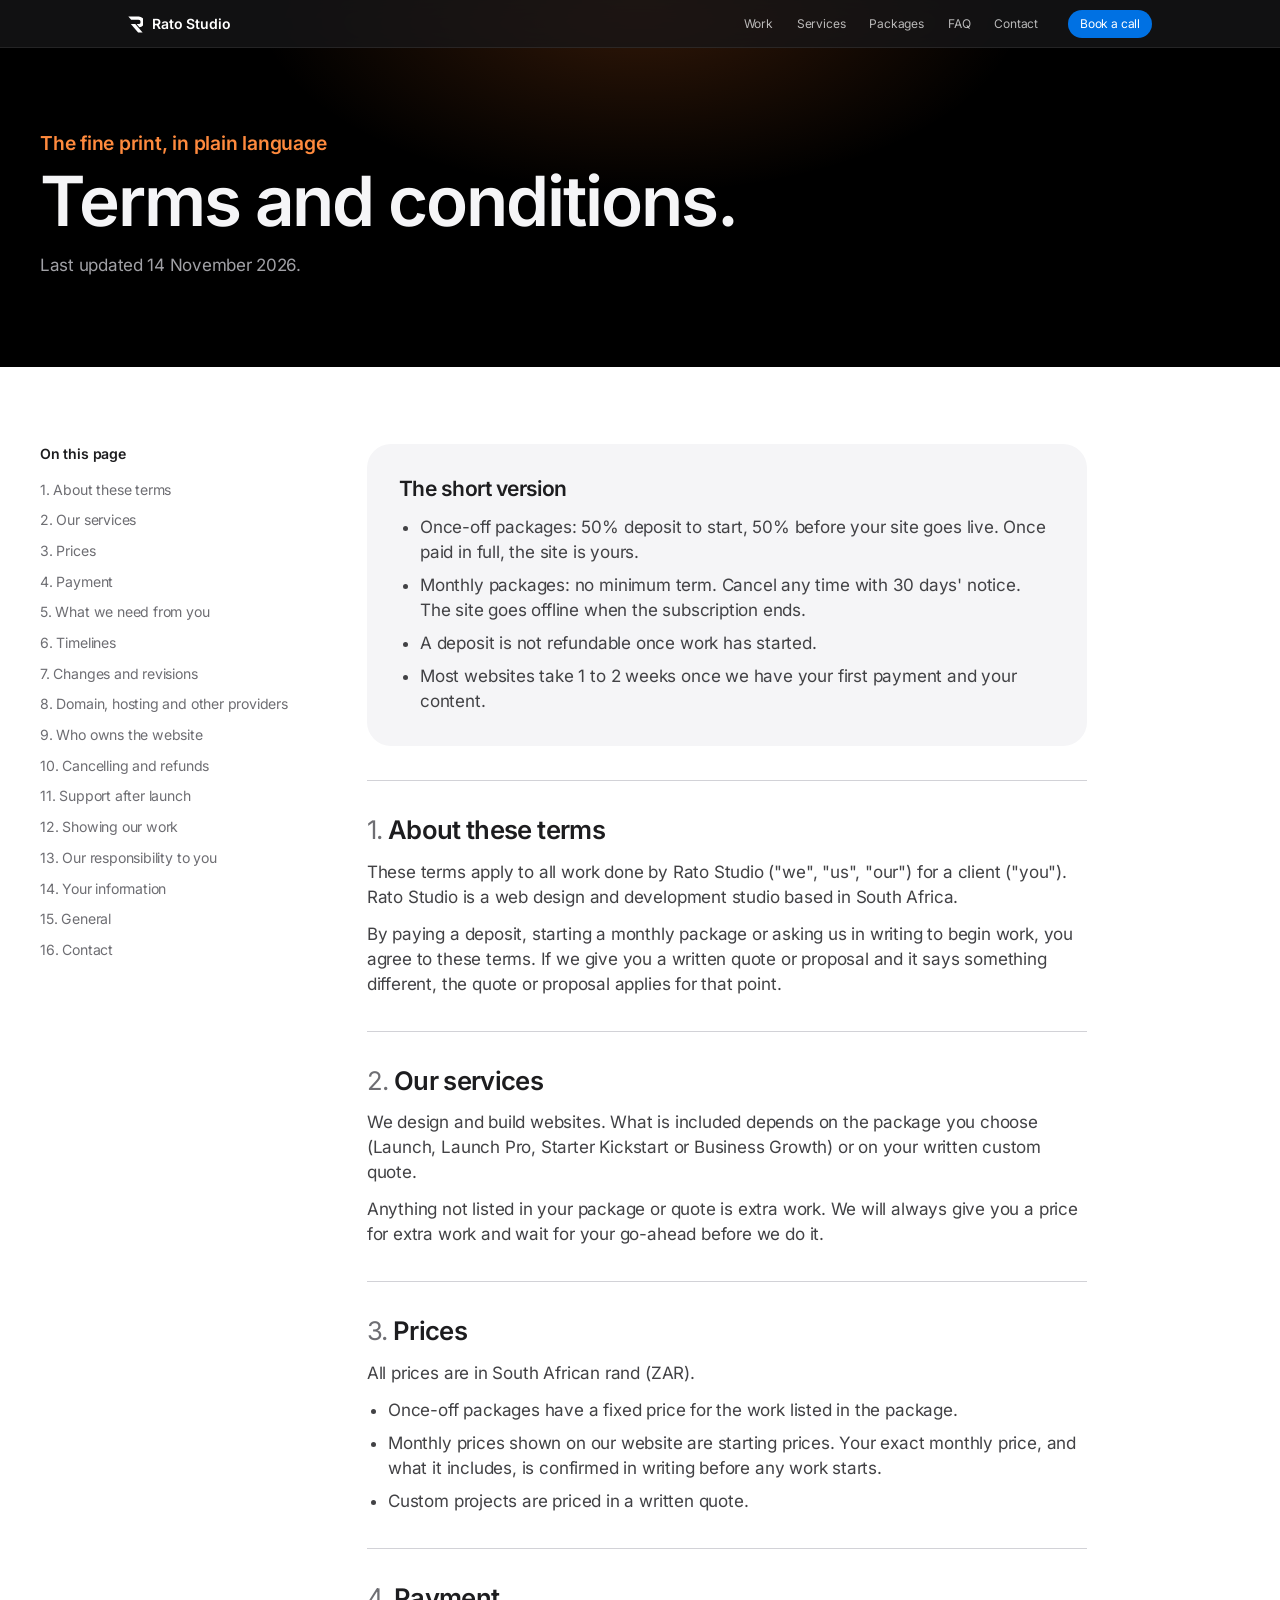
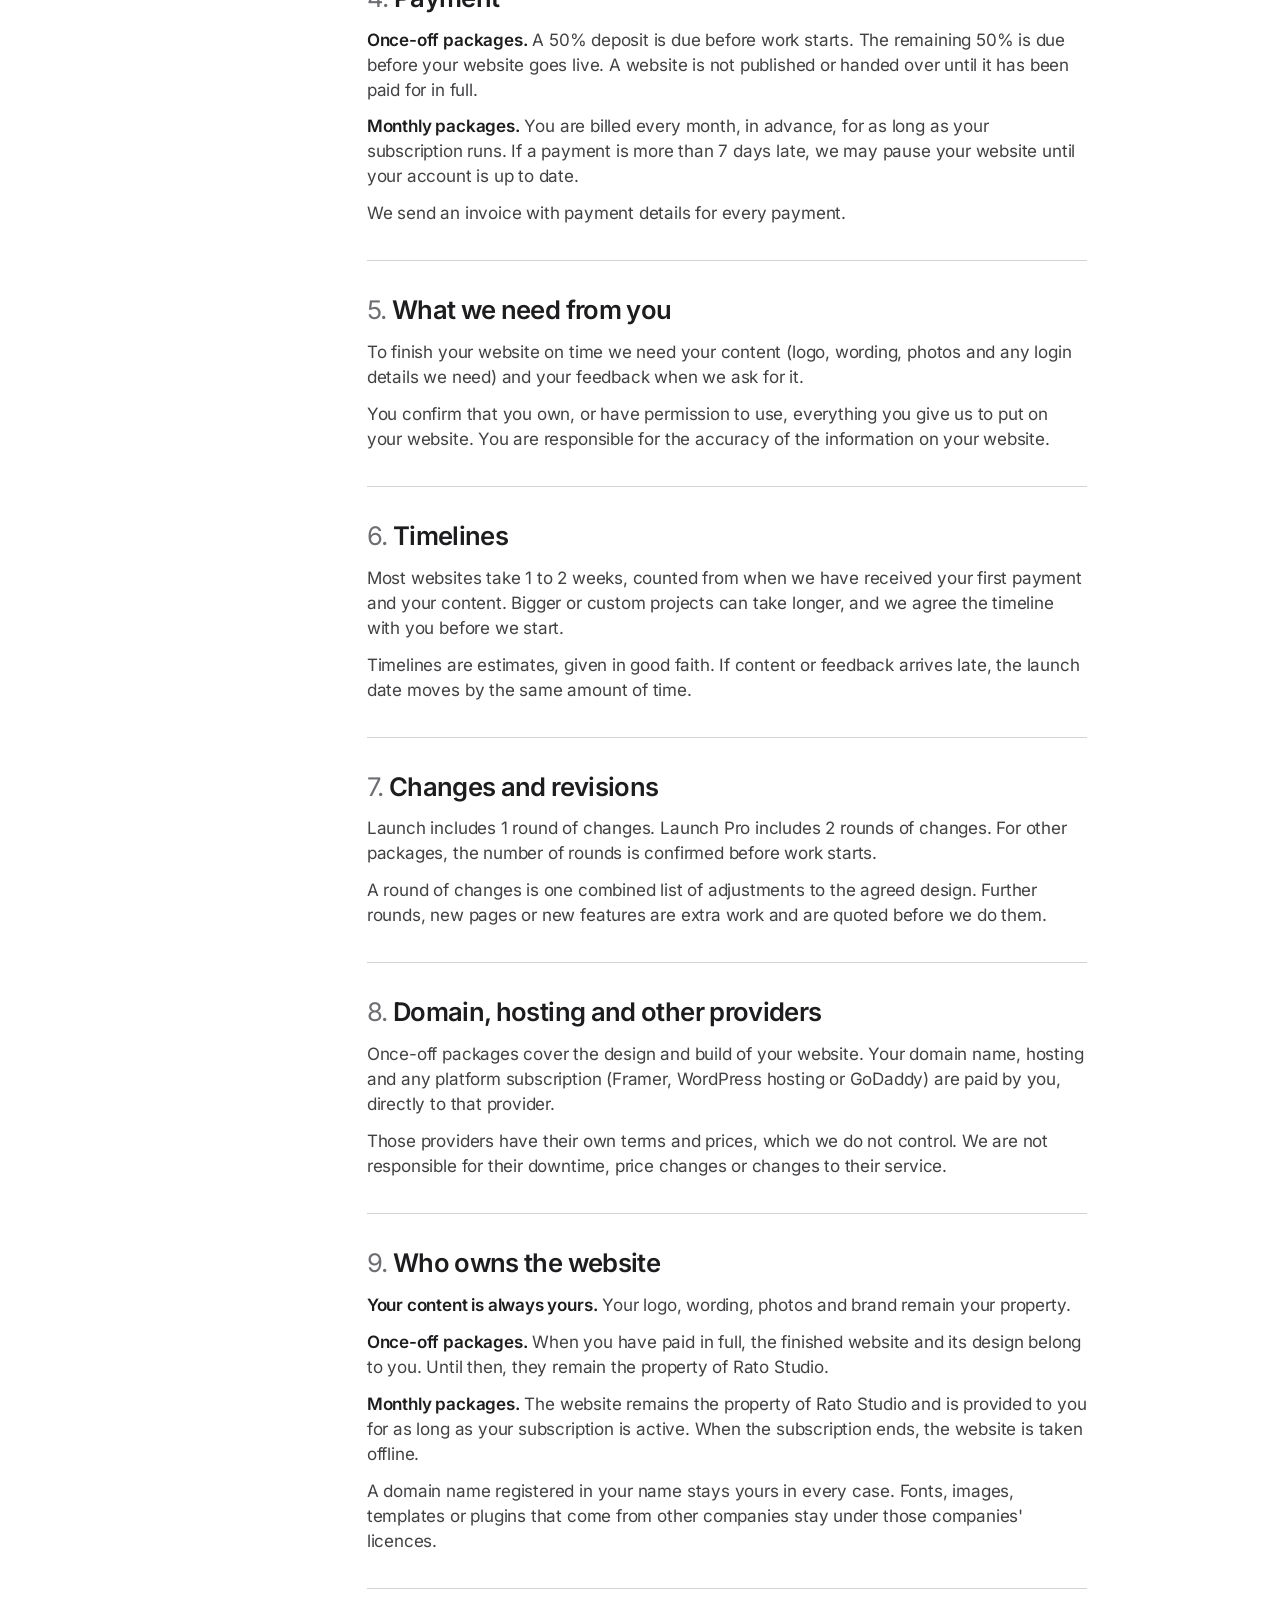
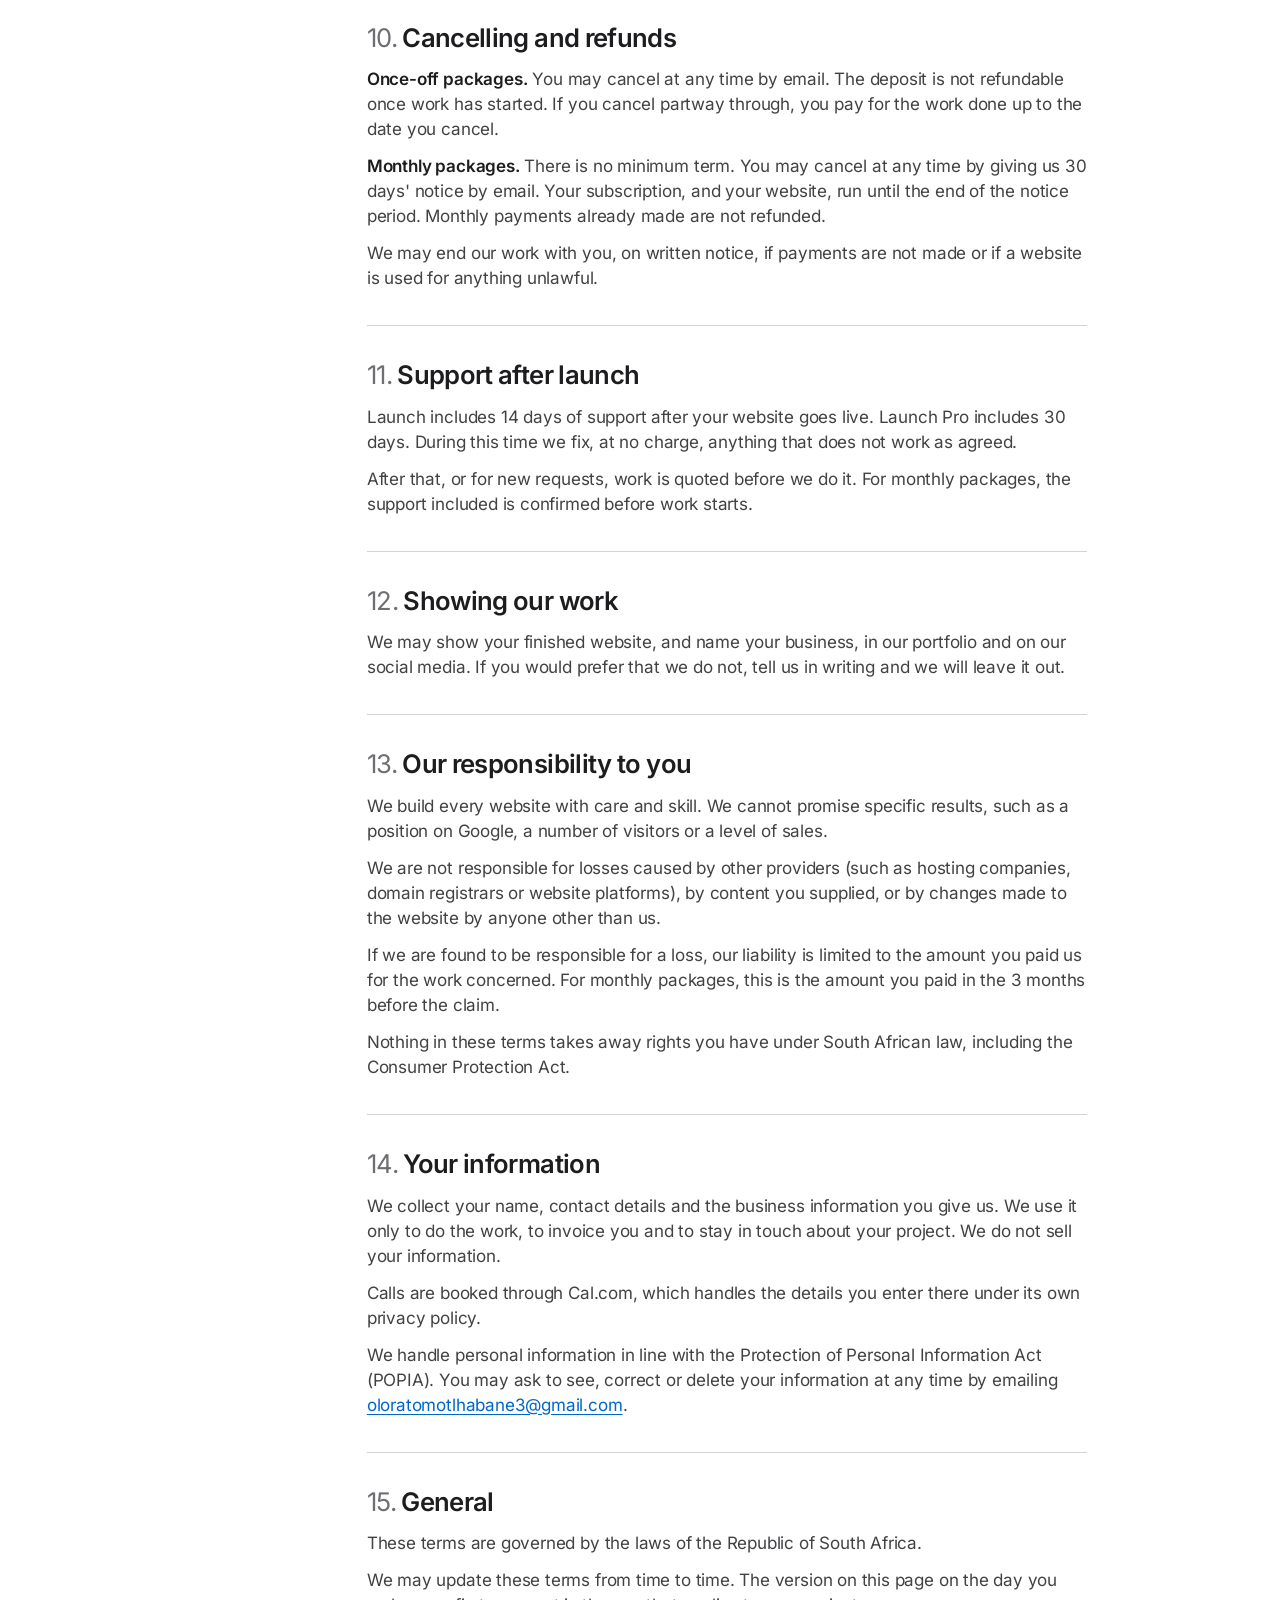
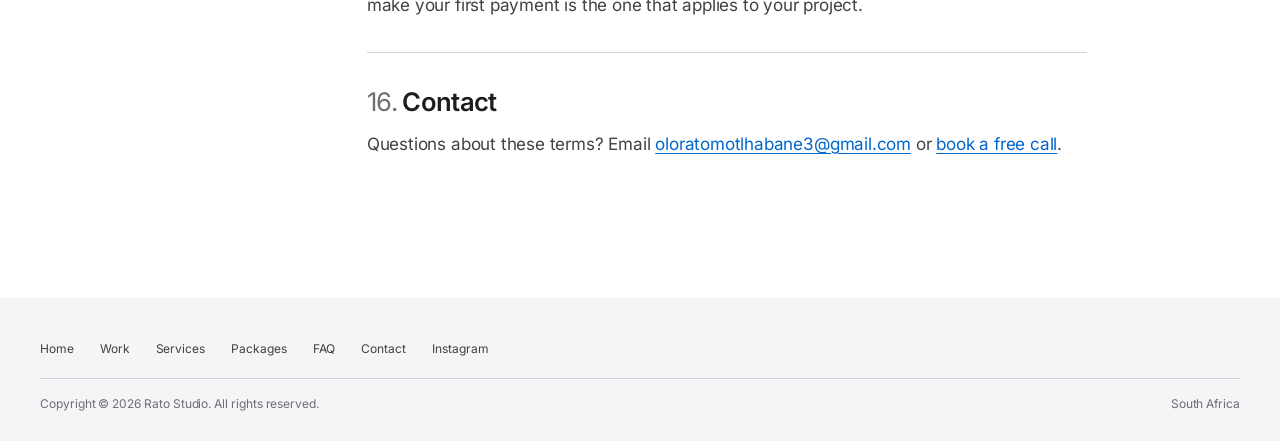
==== terms/index.html @ 2f3dd41d "Add files via upload" ====
<!DOCTYPE html>
<html lang="en-ZA">
<head>
  <meta charset="utf-8">
  <meta name="viewport" content="width=device-width, initial-scale=1">
  <title>Terms and conditions | Rato Studio</title>
  <meta name="description" content="The terms and conditions for Rato Studio website packages: payment, timelines, ownership, cancelling and refunds, in plain language.">
  <meta name="theme-color" content="#000000">
  <link rel="canonical" href="https://www.ratostudio.co.za/terms/">

  <meta property="og:type" content="website">
  <meta property="og:url" content="https://www.ratostudio.co.za/terms/">
  <meta property="og:title" content="Terms and conditions | Rato Studio">
  <meta property="og:description" content="Payment, timelines, ownership, cancelling and refunds, in plain language.">
  <meta property="og:image" content="https://www.ratostudio.co.za/assets/img/og.jpg">
  <meta name="twitter:card" content="summary_large_image">

  <link rel="icon" href="../favicon.svg" type="image/svg+xml">
  <link rel="preload" href="../assets/fonts/inter-latin-wght-normal.woff2" as="font" type="font/woff2" crossorigin>
  <link rel="stylesheet" href="../assets/css/style.css?v=11">
  <script>(function(d){d.classList.add('js');setTimeout(function(){if(!window.__rato)d.classList.remove('js')},4000)})(document.documentElement);</script>
</head>
<body>

<svg width="0" height="0" style="position:absolute" aria-hidden="true" focusable="false">
  <defs>
    <linearGradient id="gold" x1="0" y1="0" x2="1" y2="1">
      <stop offset="0" stop-color="#ffe2a6"/>
      <stop offset=".55" stop-color="#ffb347"/>
      <stop offset="1" stop-color="#ff7a1f"/>
    </linearGradient>
    <symbol id="r-mark" viewBox="0 0 460 515">
      <path d="M10 10H330A168 168 0 0 1 350 344.8L263.6 245H320A67 67 0 0 0 320 111H97.3Z"/>
      <path d="M87 245H225L448 503H310Z"/>
    </symbol>
    <symbol id="chev" viewBox="0 0 8 14"><path d="M1.5 1.5L6.5 7l-5 5.5" fill="none" stroke="currentColor" stroke-width="1.6" stroke-linecap="round" stroke-linejoin="round"/></symbol>
    <symbol id="ext" viewBox="0 0 12 12"><path d="M3 9l6-6M4 3h5v5" fill="none" stroke="currentColor" stroke-width="1.5" stroke-linecap="round" stroke-linejoin="round"/></symbol>
    <symbol id="tick" viewBox="0 0 16 16"><path d="M3 8.5l3.2 3.2L13 4.8" fill="none" stroke="currentColor" stroke-width="1.7" stroke-linecap="round" stroke-linejoin="round"/></symbol>
  </defs>
</svg>

<a class="skip" href="#main">Skip to content</a>

<header class="nav" id="nav">
  <div class="nav-in">
    <a class="nav-brand" href="../" aria-label="Rato Studio, home">
      <svg aria-hidden="true"><use href="#r-mark"/></svg>
      <span>Rato Studio</span>
    </a>
    <nav class="nav-links" id="nav-links" aria-label="Main">
      <a href="../#work">Work</a>
      <a href="../#services">Services</a>
      <a href="../#packages">Packages</a>
      <a href="../#faq">FAQ</a>
      <a href="../#contact">Contact</a>
    </nav>
    <a class="pill pill-sm nav-cta" href="https://cal.com/rato-studio-b8i6sl" target="_blank" rel="noopener">Book a call</a>
    <button class="nav-toggle" type="button" aria-expanded="false" aria-controls="nav-links" aria-label="Open menu"><span></span><span></span></button>
  </div>
</header>

<main id="main">

  <section class="legal-hero dark" id="top">
    <div class="wrap">
      <p class="eyebrow">The fine print, in plain language</p>
      <h1 class="display">Terms and conditions.</h1>
      <!-- Change this date whenever you edit the terms -->
      <p class="intro">Last updated 14 November 2026.</p>
    </div>
  </section>

  <section class="section white legal-section">
    <div class="wrap legal-grid">
      <nav class="legal-toc" aria-label="On this page">
        <p>On this page</p>
        <ol>
          <li><a href="#t1">About these terms</a></li>
          <li><a href="#t2">Our services</a></li>
          <li><a href="#t3">Prices</a></li>
          <li><a href="#t4">Payment</a></li>
          <li><a href="#t5">What we need from you</a></li>
          <li><a href="#t6">Timelines</a></li>
          <li><a href="#t7">Changes and revisions</a></li>
          <li><a href="#t8">Domain, hosting and other providers</a></li>
          <li><a href="#t9">Who owns the website</a></li>
          <li><a href="#t10">Cancelling and refunds</a></li>
          <li><a href="#t11">Support after launch</a></li>
          <li><a href="#t12">Showing our work</a></li>
          <li><a href="#t13">Our responsibility to you</a></li>
          <li><a href="#t14">Your information</a></li>
          <li><a href="#t15">General</a></li>
          <li><a href="#t16">Contact</a></li>
        </ol>
      </nav>
      <div class="legal">
        <div class="legal-summary">
          <h2>The short version</h2>
          <ul>
            <li>Once-off packages: 50% deposit to start, 50% before your site goes live. Once paid in full, the site is yours.</li>
            <li>Monthly packages: no minimum term. Cancel any time with 30 days' notice. The site goes offline when the subscription ends.</li>
            <li>A deposit is not refundable once work has started.</li>
            <li>Most websites take 1 to 2 weeks once we have your first payment and your content.</li>
          </ul>
        </div>
      <section id="t1">
        <h2><span>1.</span> About these terms</h2>
        <p>These terms apply to all work done by Rato Studio ("we", "us", "our") for a client ("you"). Rato Studio is a web design and development studio based in South Africa.</p>
        <p>By paying a deposit, starting a monthly package or asking us in writing to begin work, you agree to these terms. If we give you a written quote or proposal and it says something different, the quote or proposal applies for that point.</p>
      </section>
      <section id="t2">
        <h2><span>2.</span> Our services</h2>
        <p>We design and build websites. What is included depends on the package you choose (Launch, Launch Pro, Starter Kickstart or Business Growth) or on your written custom quote.</p>
        <p>Anything not listed in your package or quote is extra work. We will always give you a price for extra work and wait for your go-ahead before we do it.</p>
      </section>
      <section id="t3">
        <h2><span>3.</span> Prices</h2>
        <p>All prices are in South African rand (ZAR).</p>
        <ul>
        <li>Once-off packages have a fixed price for the work listed in the package.</li>
        <li>Monthly prices shown on our website are starting prices. Your exact monthly price, and what it includes, is confirmed in writing before any work starts.</li>
        <li>Custom projects are priced in a written quote.</li>
        </ul>
      </section>
      <section id="t4">
        <h2><span>4.</span> Payment</h2>
        <p><strong>Once-off packages.</strong> A 50% deposit is due before work starts. The remaining 50% is due before your website goes live. A website is not published or handed over until it has been paid for in full.</p>
        <p><strong>Monthly packages.</strong> You are billed every month, in advance, for as long as your subscription runs. If a payment is more than 7 days late, we may pause your website until your account is up to date.</p>
        <p>We send an invoice with payment details for every payment.</p>
      </section>
      <section id="t5">
        <h2><span>5.</span> What we need from you</h2>
        <p>To finish your website on time we need your content (logo, wording, photos and any login details we need) and your feedback when we ask for it.</p>
        <p>You confirm that you own, or have permission to use, everything you give us to put on your website. You are responsible for the accuracy of the information on your website.</p>
      </section>
      <section id="t6">
        <h2><span>6.</span> Timelines</h2>
        <p>Most websites take 1 to 2 weeks, counted from when we have received your first payment and your content. Bigger or custom projects can take longer, and we agree the timeline with you before we start.</p>
        <p>Timelines are estimates, given in good faith. If content or feedback arrives late, the launch date moves by the same amount of time.</p>
      </section>
      <section id="t7">
        <h2><span>7.</span> Changes and revisions</h2>
        <p>Launch includes 1 round of changes. Launch Pro includes 2 rounds of changes. For other packages, the number of rounds is confirmed before work starts.</p>
        <p>A round of changes is one combined list of adjustments to the agreed design. Further rounds, new pages or new features are extra work and are quoted before we do them.</p>
      </section>
      <section id="t8">
        <h2><span>8.</span> Domain, hosting and other providers</h2>
        <p>Once-off packages cover the design and build of your website. Your domain name, hosting and any platform subscription (Framer, WordPress hosting or GoDaddy) are paid by you, directly to that provider.</p>
        <p>Those providers have their own terms and prices, which we do not control. We are not responsible for their downtime, price changes or changes to their service.</p>
      </section>
      <section id="t9">
        <h2><span>9.</span> Who owns the website</h2>
        <p><strong>Your content is always yours.</strong> Your logo, wording, photos and brand remain your property.</p>
        <p><strong>Once-off packages.</strong> When you have paid in full, the finished website and its design belong to you. Until then, they remain the property of Rato Studio.</p>
        <p><strong>Monthly packages.</strong> The website remains the property of Rato Studio and is provided to you for as long as your subscription is active. When the subscription ends, the website is taken offline.</p>
        <p>A domain name registered in your name stays yours in every case. Fonts, images, templates or plugins that come from other companies stay under those companies' licences.</p>
      </section>
      <section id="t10">
        <h2><span>10.</span> Cancelling and refunds</h2>
        <p><strong>Once-off packages.</strong> You may cancel at any time by email. The deposit is not refundable once work has started. If you cancel partway through, you pay for the work done up to the date you cancel.</p>
        <p><strong>Monthly packages.</strong> There is no minimum term. You may cancel at any time by giving us 30 days' notice by email. Your subscription, and your website, run until the end of the notice period. Monthly payments already made are not refunded.</p>
        <p>We may end our work with you, on written notice, if payments are not made or if a website is used for anything unlawful.</p>
      </section>
      <section id="t11">
        <h2><span>11.</span> Support after launch</h2>
        <p>Launch includes 14 days of support after your website goes live. Launch Pro includes 30 days. During this time we fix, at no charge, anything that does not work as agreed.</p>
        <p>After that, or for new requests, work is quoted before we do it. For monthly packages, the support included is confirmed before work starts.</p>
      </section>
      <section id="t12">
        <h2><span>12.</span> Showing our work</h2>
        <p>We may show your finished website, and name your business, in our portfolio and on our social media. If you would prefer that we do not, tell us in writing and we will leave it out.</p>
      </section>
      <section id="t13">
        <h2><span>13.</span> Our responsibility to you</h2>
        <p>We build every website with care and skill. We cannot promise specific results, such as a position on Google, a number of visitors or a level of sales.</p>
        <p>We are not responsible for losses caused by other providers (such as hosting companies, domain registrars or website platforms), by content you supplied, or by changes made to the website by anyone other than us.</p>
        <p>If we are found to be responsible for a loss, our liability is limited to the amount you paid us for the work concerned. For monthly packages, this is the amount you paid in the 3 months before the claim.</p>
        <p>Nothing in these terms takes away rights you have under South African law, including the Consumer Protection Act.</p>
      </section>
      <section id="t14">
        <h2><span>14.</span> Your information</h2>
        <p>We collect your name, contact details and the business information you give us. We use it only to do the work, to invoice you and to stay in touch about your project. We do not sell your information.</p>
        <p>Calls are booked through Cal.com, which handles the details you enter there under its own privacy policy.</p>
        <p>We handle personal information in line with the Protection of Personal Information Act (POPIA). You may ask to see, correct or delete your information at any time by emailing <a href="mailto:oloratomotlhabane3@gmail.com">oloratomotlhabane3@gmail.com</a>.</p>
      </section>
      <section id="t15">
        <h2><span>15.</span> General</h2>
        <p>These terms are governed by the laws of the Republic of South Africa.</p>
        <p>We may update these terms from time to time. The version on this page on the day you make your first payment is the one that applies to your project.</p>
      </section>
      <section id="t16">
        <h2><span>16.</span> Contact</h2>
        <p>Questions about these terms? Email <a href="mailto:oloratomotlhabane3@gmail.com">oloratomotlhabane3@gmail.com</a> or <a href="https://cal.com/rato-studio-b8i6sl" target="_blank" rel="noopener">book a free call</a>.</p>
      </section>
      </div>
    </div>
  </section>

</main>

<footer class="footer">
  <div class="wrap">
    <nav class="footer-links" aria-label="Footer">
      <a href="../">Home</a>
      <a href="../#work">Work</a>
      <a href="../#services">Services</a>
      <a href="../#packages">Packages</a>
      <a href="../#faq">FAQ</a>
      <a href="../#contact">Contact</a>
      <a href="https://www.instagram.com/rato.studio" target="_blank" rel="noopener">Instagram</a>
    </nav>
    <div class="footer-base">
      <p>Copyright &copy; <span id="year">2026</span> Rato Studio. All rights reserved.</p>
      <p>South Africa</p>
    </div>
  </div>
</footer>

<script defer src="../assets/js/main.js?v=11" onerror="document.documentElement.classList.remove('js')"></script>
</body>
</html>
---- assets/css/style.css ----
/* Rato Studio — clean, product-page style */

@font-face { font-family: "Inter"; src: url("../fonts/inter-latin-wght-normal.woff2") format("woff2"); font-weight: 100 900; font-style: normal; font-display: swap; }

:root {
  --ink: #1d1d1f;
  --paper: #f5f5f7;
  --grey: #6e6e73;
  --grey-dark: #a1a1a6;
  --line: #d2d2d7;
  --line-dark: #333336;
  --tile: #161617;
  --blue: #0071e3;
  --blue-hover: #0077ed;
  --link: #0066cc;
  --link-dark: #2997ff;
  --orange: #b64400;
  --orange-dark: #ff8a3d;
  --sans: -apple-system, BlinkMacSystemFont, "SF Pro Display", "SF Pro Text", "Inter", "Helvetica Neue", Helvetica, Arial, sans-serif;
  --ease: cubic-bezier(.2, .8, .2, 1);
  --nav-h: 48px;
  --wrap: 1200px;
  --gutter: clamp(20px, 4vw, 40px);
}

*, *::before, *::after { box-sizing: border-box; }
html { scroll-behavior: smooth; -webkit-text-size-adjust: 100%; }
body { margin: 0; background: #000; color: var(--ink); font-family: var(--sans); font-size: 17px; line-height: 1.47; letter-spacing: -.011em; -webkit-font-smoothing: antialiased; -moz-osx-font-smoothing: grayscale; overflow-x: hidden; }
img, svg { display: block; max-width: 100%; }
img { height: auto; }
h1, h2, h3, p, ul, ol { margin: 0; }
ul, ol { padding: 0; list-style: none; }
a { color: inherit; }
button { font: inherit; }
[id] { scroll-margin-top: calc(var(--nav-h) + 12px); }
:focus-visible { outline: 3px solid rgba(0, 125, 250, .75); outline-offset: 3px; border-radius: 4px; }
::selection { background: rgba(0, 113, 227, .28); }

.skip { position: absolute; left: 12px; top: -60px; z-index: 100; background: #fff; color: var(--ink); padding: 8px 14px; border-radius: 8px; text-decoration: none; font-size: 14px; }
.skip:focus { top: 8px; }

.wrap { width: min(100% - 2 * var(--gutter), var(--wrap)); margin-inline: auto; }
.center { text-align: center; }

/* ---------- themes ---------- */
.dark { background: #000; color: var(--paper); --sub: var(--grey-dark); --a: var(--link-dark); --eyebrow: var(--orange-dark); --hair: var(--line-dark); }
.light { background: var(--paper); color: var(--ink); --sub: var(--grey); --a: var(--link); --eyebrow: var(--orange); --hair: var(--line); }
.white { background: #fff; color: var(--ink); --sub: var(--grey); --a: var(--link); --eyebrow: var(--orange); --hair: var(--line); }

/* ---------- type ---------- */
h1, h2, h3 { font-weight: 600; text-wrap: balance; }
.display { font-size: clamp(2.25rem, 5.4vw, 4.5rem); line-height: 1.06; letter-spacing: -.03em; }
.display.huge { font-size: clamp(3rem, 9.4vw, 7.5rem); line-height: 1.02; letter-spacing: -.04em; }
.dim { color: var(--sub); }
.eyebrow { font-size: clamp(1.06rem, 1.5vw, 1.31rem); font-weight: 600; color: var(--eyebrow); letter-spacing: -.012em; margin-bottom: 8px; }
.intro { font-size: clamp(1.125rem, 1.9vw, 1.5rem); line-height: 1.36; letter-spacing: -.016em; color: var(--sub); max-width: 34em; text-wrap: pretty; }
.center .intro { margin-inline: auto; }
.grad { background: linear-gradient(90deg, #ffd58a 0%, #ff9a3c 45%, #ff5a1f 100%); -webkit-background-clip: text; background-clip: text; color: transparent; }

/* ---------- actions ---------- */
.actions { display: flex; flex-wrap: wrap; align-items: center; gap: 12px 28px; margin-top: 28px; }
.center .actions { justify-content: center; }
.pill { display: inline-flex; align-items: center; justify-content: center; min-height: 44px; padding: 0 22px; border-radius: 980px; background: var(--blue); color: #fff; font-size: 17px; font-weight: 400; text-decoration: none; white-space: nowrap; transition: background-color .2s, transform .25s var(--ease), box-shadow .25s ease; }
.pill:active { transform: scale(.94); filter: brightness(.86); transition-duration: .08s; }
.more:active { opacity: .55; }
a, button { -webkit-tap-highlight-color: transparent; }
@media (hover: hover) {
  .pill:hover { background: var(--blue-hover); transform: translateY(-2px) scale(1.03); box-shadow: 0 10px 26px -8px rgba(0, 113, 227, .75); }
  .pill:hover:active { transform: scale(.96); box-shadow: none; }
}
.pill-sm { min-height: 28px; padding: 0 12px; font-size: 12px; }
.more { display: inline-flex; align-items: center; gap: 7px; min-height: 44px; color: var(--a); font-size: clamp(1.06rem, 1.5vw, 1.31rem); text-decoration: none; }
.more svg { width: 7px; height: 12px; margin-top: 1px; transition: transform .25s var(--ease); }
.more svg.ext { width: 12px; height: 12px; }
.more:hover { text-decoration: underline; text-underline-offset: 3px; }
.more:hover svg { transform: translateX(3px); }

/* ---------- nav ---------- */
.nav { position: fixed; inset: 0 0 auto 0; z-index: 50; height: var(--nav-h); color: rgba(255, 255, 255, .86); }
.nav::before { content: ""; position: absolute; inset: 0; z-index: -2; background: rgba(22, 22, 23, .8); -webkit-backdrop-filter: saturate(180%) blur(20px); backdrop-filter: saturate(180%) blur(20px); border-bottom: 1px solid rgba(255, 255, 255, .08); }
.nav-in { width: min(100% - 2 * var(--gutter), 1024px); height: 100%; margin-inline: auto; display: flex; align-items: center; gap: 8px; }
.nav-brand { display: inline-flex; align-items: center; gap: 9px; height: 100%; margin-right: auto; text-decoration: none; color: #fff; font-size: 14px; font-weight: 600; letter-spacing: -.01em; }
.nav-brand svg { width: 15px; height: 17px; fill: currentColor; }
.nav-links { display: flex; height: 100%; }
.nav-links a { display: flex; align-items: center; padding: 0 12px; font-size: 12px; text-decoration: none; opacity: .82; transition: opacity .2s; }
.nav-links a:hover, .nav-links a.active { opacity: 1; color: #fff; }
.nav-cta { margin-left: 10px; }
.nav-toggle { display: none; width: 44px; height: 44px; margin-right: -12px; background: none; border: 0; padding: 0; cursor: pointer; position: relative; color: inherit; }
.nav-toggle span { position: absolute; left: 13px; width: 18px; height: 1.5px; background: currentColor; transition: transform .3s var(--ease), top .3s var(--ease); }
.nav-toggle span:nth-child(1) { top: 18px; }
.nav-toggle span:nth-child(2) { top: 25px; }
.nav-toggle[aria-expanded="true"] span:nth-child(1) { top: 21.5px; transform: rotate(45deg); }
.nav-toggle[aria-expanded="true"] span:nth-child(2) { top: 21.5px; transform: rotate(-45deg); }

/* ---------- hero ---------- */
.hero { position: relative; padding: calc(var(--nav-h) + clamp(36px, 6.5vh, 80px)) 0 0; text-align: center; overflow: hidden; }
.hero-copy { width: min(100% - 2 * var(--gutter), 980px); margin-inline: auto; position: relative; z-index: 2; transform: translate3d(0, calc(var(--hp, 0) * -40px), 0); opacity: calc(1 - var(--hp, 0) * 1.5); }
.hero-name { font-size: clamp(1.06rem, 1.6vw, 1.5rem); font-weight: 600; color: var(--orange-dark); margin-bottom: 10px; }
.hero h1 { font-size: clamp(2.75rem, 7vw, 5.6rem); line-height: 1.03; letter-spacing: -.04em; }
.hero .intro { margin: 18px auto 0; max-width: 30em; }
.hero .actions { justify-content: center; }
.hero-stage { position: relative; height: clamp(300px, 52vh, 600px); margin-top: clamp(0px, 1vh, 16px); }
.hero-stage::before { content: ""; position: absolute; inset: 0; background: radial-gradient(38% 46% at 50% 62%, rgba(255, 122, 40, .26), transparent 70%); }
.hero-stage canvas { position: absolute; inset: 0; width: 100%; height: 100%; opacity: 0; transition: opacity 1.4s ease; }
.hero.scene-ready canvas { opacity: 1; }
.hero-fallback { position: absolute; left: 50%; top: 46%; height: 62%; width: auto; transform: translate(-50%, -50%); display: none; filter: drop-shadow(0 30px 60px rgba(255, 110, 30, .35)); }
.hero.no-webgl .hero-fallback { display: block; animation: r-sway 7s ease-in-out infinite; }
@keyframes r-sway {
  0%, 100% { transform: translate(-50%, -50%) perspective(900px) rotateY(-32deg) rotateX(3deg); }
  50% { transform: translate(-50%, -53%) perspective(900px) rotateY(32deg) rotateX(-3deg); }
}
.hero::after { content: ""; position: absolute; inset: auto 0 0 0; height: 120px; background: linear-gradient(180deg, transparent, #000); pointer-events: none; }

.hero-copy > * { animation: rise 1.1s var(--ease) both; }
.hero-copy > :nth-child(2) { animation-delay: .08s; }
.hero-copy > :nth-child(3) { animation-delay: .18s; }
.hero-copy > :nth-child(4) { animation-delay: .28s; }
@keyframes rise { from { opacity: 0; transform: translate3d(0, 28px, 0); } to { opacity: 1; transform: none; } }

/* ---------- statement ---------- */
.statement { padding: clamp(80px, 16vh, 180px) 0 clamp(100px, 20vh, 220px); }
.words { width: min(100% - 2 * var(--gutter), 980px); margin-inline: auto; font-size: clamp(1.75rem, 4.3vw, 3.5rem); font-weight: 600; line-height: 1.14; letter-spacing: -.03em; color: var(--paper); }
.js .words .w { color: #3d3d41; transition: color .45s ease; }
.js .words .w.on { color: var(--paper); }

/* ---------- sections ---------- */
.section { padding: clamp(84px, 11vw, 150px) 0; position: relative; }
.head { margin-bottom: clamp(40px, 5vw, 72px); max-width: 900px; }
.head.center { margin-inline: auto; }
.head .intro { margin-top: 18px; }
.center > .intro { margin-top: 18px; }

.js [data-reveal] { opacity: 0; transform: translate3d(0, 34px, 0); }
.js [data-reveal].in { opacity: 1; transform: none; transition: opacity 1s ease var(--d, 0s), transform 1.1s var(--ease) var(--d, 0s); }
.js .tile[data-reveal], .js .plan[data-reveal] { transform: translate3d(0, 34px, 0) scale(.97); }
.js .tile[data-reveal].in, .js .plan[data-reveal].in { transform: none; }
/* cards lean towards the pointer */
.js .tilt[data-reveal].in { transform: perspective(1100px) rotateX(var(--rx, 0deg)) rotateY(var(--ry, 0deg)); }
.js .tilt[data-reveal].in.settled { transition: transform .35s cubic-bezier(.2, .7, .2, 1), box-shadow .35s ease; }
@media (hover: hover) {
  .js .tilt[data-reveal].in.settled:hover { transform: perspective(1100px) rotateX(var(--rx, 0deg)) rotateY(var(--ry, 0deg)) translateY(-6px) scale(1.012); box-shadow: 0 30px 60px -30px rgba(0, 0, 0, .55); }
  .g-card:hover .g-browser { transform: translate3d(0, -2.5%, 0); }
  .g-card:hover .g-phone { transform: translate3d(0, -5%, 0) rotate(-2deg); }
}

/* ---------- featured project: devices ---------- */
.devices { --open: 1; position: relative; width: min(100% - 2 * var(--gutter), 1060px); margin: clamp(44px, 6vw, 84px) auto 0; padding-bottom: 3%; }
.devices { transform: perspective(1800px) rotateY(calc(var(--mx, 0) * 5deg)) rotateX(calc(var(--my, 0) * -3deg)); transition: transform .5s cubic-bezier(.2, .7, .2, 1); }
.mac { width: 82%; margin-inline: auto; }
.mac-lid {
  background: #0a0a0b; padding: 1.5% 1.5% 1.9%; border-radius: 2.6% / 4%;
  box-shadow: inset 0 0 0 2px #3a3a3e, 0 0 0 1px #000;
  transform-origin: 50% 100%;
  transform: perspective(2400px) rotateX(calc((1 - var(--open)) * -84deg));
  will-change: transform;
}
.mac-screen { aspect-ratio: 16 / 10; border-radius: .9% / 1.4%; overflow: hidden; background: #000; }
.mac-screen img { width: 100%; height: 100%; object-fit: cover; opacity: calc((var(--open) - .5) * 2.4); }
.mac-base { position: relative; width: 118%; margin-left: -9%; padding-bottom: 2.05%; background: linear-gradient(180deg, #eceef1 0%, #cfd1d6 38%, #a9abb1 76%, #7f8187 100%); border-radius: 0 0 1.6% 1.6% / 0 0 90% 90%; box-shadow: 0 34px 44px -20px rgba(0, 0, 0, .38); }
.mac-base i { position: absolute; left: 50%; top: 0; width: 13.5%; height: 40%; transform: translateX(-50%); background: linear-gradient(180deg, #9c9ea4, #c6c8cd); border-radius: 0 0 10px 10px; }
.phone {
  position: absolute; right: 0; bottom: 0; width: 17.5%; padding: .9%; background: #101012; border-radius: 15.5% / 7.2%;
  box-shadow: inset 0 0 0 1.5px #48484c, 0 34px 60px -22px rgba(0, 0, 0, .5);
  transform: translate3d(0, calc((1 - var(--open)) * 110px), 0); opacity: calc(var(--open) * 2.2 - 1.2);
  will-change: transform;
}
.phone-screen { position: relative; aspect-ratio: 390 / 844; border-radius: 13% / 6%; overflow: hidden; background: #000; }
.phone-screen img { width: 100%; height: 100%; object-fit: cover; object-position: top; }
.phone-screen::before { content: ""; position: absolute; z-index: 1; left: 50%; top: 1.6%; width: 30%; height: 3.1%; transform: translateX(-50%); background: #000; border-radius: 99px; }

.facts { display: grid; grid-template-columns: repeat(3, 1fr); gap: 28px clamp(24px, 4vw, 56px); margin-top: clamp(56px, 7vw, 100px); }
.facts li { border-top: 1px solid var(--hair); padding-top: 22px; }
.facts h3 { font-size: 1.31rem; letter-spacing: -.02em; line-height: 1.2; margin-bottom: 8px; }
.facts p { color: var(--sub); max-width: 30em; }

/* ---------- services: bento ---------- */
.bento { display: grid; grid-template-columns: repeat(3, 1fr); grid-auto-rows: minmax(280px, auto); gap: 20px; }
.tile { position: relative; overflow: hidden; display: flex; flex-direction: column; padding: clamp(26px, 3vw, 40px); background: var(--tile); border-radius: 28px; }
.t-a { grid-column: span 2; grid-row: span 2; }
.t-e { grid-column: span 2; }
.tile-copy { position: relative; z-index: 2; max-width: 22em; }
.tile-label { font-size: .88rem; font-weight: 600; color: var(--orange-dark); margin-bottom: 8px; }
.tile h3 { font-size: clamp(1.5rem, 2.3vw, 1.9rem); line-height: 1.12; letter-spacing: -.028em; margin-bottom: 10px; }
.tile p:not(.tile-label) { color: var(--grey-dark); }
/* large tile: real client work shown as floating browser windows */
.tile-work { justify-content: flex-end; min-height: 460px; }
.tile-work h3 { font-size: clamp(1.75rem, 3.2vw, 2.75rem); max-width: 12em; }
.tile-work::after { content: ""; position: absolute; inset: 0; z-index: 1; pointer-events: none; background: radial-gradient(125% 78% at 0% 100%, rgba(22, 22, 23, .98) 40%, rgba(22, 22, 23, 0) 74%); }
.shots { position: absolute; inset: 0; }
.shot, .shot-phone { position: absolute; overflow: hidden; background: #1c1c1e; transition: transform .9s var(--ease); will-change: transform; }
.shot { border-radius: clamp(8px, 1vw, 14px); box-shadow: 0 0 0 1px rgba(255, 255, 255, .13), 0 40px 70px -24px rgba(0, 0, 0, .85); }
.shot img, .shot-phone img { display: block; width: 100%; height: auto; }
.shot-bar { display: flex; align-items: center; gap: clamp(4px, .5vw, 7px); height: clamp(15px, 1.9vw, 26px); padding: 0 clamp(8px, 1vw, 13px); background: #2c2c2f; }
.shot-bar i { width: clamp(5px, .65vw, 9px); height: clamp(5px, .65vw, 9px); border-radius: 50%; background: #5e5e63; }
.shot-back { left: 5%; top: 8%; width: 57%; transform: perspective(1600px) rotateY(9deg) rotateX(3deg) rotateZ(-1.5deg); transform-origin: 0 50%; }
.shot-front { right: -3%; top: 20%; width: 61%; transform: perspective(1600px) rotateY(-8deg) rotateX(3deg) rotateZ(1.5deg); transform-origin: 100% 50%; }
.shot-phone { right: 8%; bottom: -9%; z-index: 2; width: 17.5%; aspect-ratio: 390 / 700; border-radius: clamp(14px, 2vw, 26px); border: clamp(3px, .4vw, 5px) solid #101012; box-shadow: 0 0 0 1px rgba(255, 255, 255, .2), 0 30px 60px -18px rgba(0, 0, 0, .9); transform: rotateZ(4deg); }
@media (hover: hover) {
  .tile-work:hover .shot-back { transform: perspective(1600px) rotateY(5deg) rotateX(2deg) rotateZ(-1deg) translate3d(-2%, -1%, 0); }
  .tile-work:hover .shot-front { transform: perspective(1600px) rotateY(-4deg) rotateX(2deg) rotateZ(1deg) translate3d(1%, -3%, 0); }
  .tile-work:hover .shot-phone { transform: rotateZ(2deg) translate3d(0, -6%, 0); }
}
.tile-type { justify-content: center; }
.tile-type h3 { font-size: clamp(1.9rem, 3.9vw, 3.25rem); line-height: 1.08; letter-spacing: -.035em; margin: 0; }

.art { position: absolute; z-index: 1; right: clamp(22px, 2.6vw, 34px); bottom: clamp(20px, 2.4vw, 30px); }
.art-code { display: flex; gap: 2px; font-size: 76px; font-weight: 600; line-height: 1; letter-spacing: -.06em; }
.art-code span { background: linear-gradient(160deg, #ffd58a, #ff5a1f); -webkit-background-clip: text; background-clip: text; color: transparent; transition: transform .6s var(--ease); }
.tile:hover .art-code span:first-child { transform: translateX(-8px); }
.tile:hover .art-code span:last-child { transform: translateX(8px); }
.art-target { width: 100px; height: 100px; }
.art-target i { position: absolute; inset: 0; border: 1.5px solid #48484c; border-radius: 50%; transition: transform .7s var(--ease), border-color .7s; }
.art-target i:nth-child(2) { inset: 17px; }
.art-target i:nth-child(3) { inset: 34px; border-color: #6a6a6e; }
.art-target b { position: absolute; left: 50%; top: 50%; width: 16px; height: 16px; margin: -8px 0 0 -8px; border-radius: 50%; background: linear-gradient(140deg, #ffd58a, #ff5a1f); box-shadow: 0 0 24px rgba(255, 110, 40, .8); }
.tile:hover .art-target i:nth-child(1) { transform: scale(1.1); }
.tile:hover .art-target i:nth-child(3) { transform: scale(.86); border-color: #ff8a3d; }
.art-search { left: clamp(26px, 3vw, 40px); display: flex; align-items: center; gap: 10px; height: 50px; padding: 0 18px; border-radius: 25px; background: #2a2a2c; font-size: 1.06rem; color: #f5f5f7; }
.art-search svg { width: 18px; height: 18px; fill: none; stroke: #98989d; stroke-width: 1.8; stroke-linecap: round; flex: none; }
.art-search em { width: 2px; height: 22px; margin-left: -6px; background: var(--link-dark); animation: caret 1.1s steps(1) infinite; }
@keyframes caret { 50% { opacity: 0; } }
.t-b, .t-c, .t-d { padding-bottom: 130px; }

/* ---------- concepts: gallery ---------- */
.gallery { overflow-x: auto; scroll-snap-type: x mandatory; scrollbar-width: none; -webkit-overflow-scrolling: touch; outline-offset: -3px; }
.gallery::-webkit-scrollbar { display: none; }
.gallery-track { display: flex; gap: 20px; width: max-content; padding-inline: max(var(--gutter), calc((100vw - var(--wrap)) / 2)); }
.g-card { position: relative; flex: none; width: min(84vw, 900px); aspect-ratio: 16 / 10; border-radius: 28px; overflow: hidden; scroll-snap-align: center; background: var(--bg, #e8e8ed); color: var(--fg, #1d1d1f); }
.g-stage { position: absolute; inset: 0; }
.g-browser, .g-phone { position: absolute; overflow: hidden; background: #1c1c1e; transition: transform .9s var(--ease); }
.g-browser { left: 5.5%; top: 25%; width: 72%; border-radius: clamp(8px, 1.1vw, 14px); box-shadow: 0 0 0 1px rgba(0, 0, 0, .1), 0 40px 70px -28px rgba(0, 0, 0, .55); }
.g-browser img, .g-phone img { display: block; width: 100%; height: auto; }
.g-browser .shot-bar { background: #ececee; }
.g-browser .shot-bar i { background: #c4c4c9; }
.g-phone { right: 5.5%; bottom: -7%; width: 19%; aspect-ratio: 390 / 800; border-radius: clamp(16px, 2.4vw, 30px); border: clamp(4px, .5vw, 6px) solid #111113; box-shadow: 0 0 0 1px rgba(255, 255, 255, .22), 0 34px 60px -20px rgba(0, 0, 0, .6); }
.g-cap { position: absolute; z-index: 1; left: clamp(22px, 3vw, 40px); top: clamp(20px, 3vw, 36px); right: 24px; }
.g-cap p { font-size: .88rem; font-weight: 600; opacity: .9; margin-bottom: 4px; }
.g-cap h3 { font-size: clamp(1.6rem, 3.2vw, 2.5rem); line-height: 1.08; letter-spacing: -.03em; }
.paddles { display: flex; justify-content: flex-end; gap: 14px; margin-top: 24px; }
.paddle { width: 44px; height: 44px; display: grid; place-items: center; border: 0; border-radius: 50%; background: rgba(210, 210, 215, .64); color: var(--ink); cursor: pointer; transition: background-color .2s, opacity .2s, transform .2s var(--ease); }
.paddle svg { width: 8px; height: 14px; }
.paddle:first-child svg { transform: rotate(180deg); }
.paddle:hover:not(:disabled) { background: rgba(190, 190, 196, .8); }
.paddle:active:not(:disabled) { transform: scale(.94); }
.paddle:disabled { opacity: .36; cursor: default; }

/* ---------- process ---------- */
.steps { display: grid; grid-template-columns: repeat(4, 1fr); gap: 32px clamp(20px, 3vw, 40px); }
.steps li { border-top: 1px solid var(--hair); padding-top: 20px; }
.num { display: block; font-size: clamp(3rem, 5vw, 4.25rem); font-weight: 600; line-height: 1; letter-spacing: -.04em; margin-bottom: 18px; background: linear-gradient(140deg, #ff9a3c, #d93a0b); -webkit-background-clip: text; background-clip: text; color: transparent; }
.steps h3 { font-size: 1.31rem; letter-spacing: -.02em; line-height: 1.2; margin-bottom: 8px; }
.steps p { color: var(--sub); }

/* ---------- packages ---------- */
.plans { display: grid; grid-template-columns: repeat(3, 1fr); gap: 20px; align-items: stretch; }
.plan { display: flex; flex-direction: column; align-items: flex-start; padding: clamp(28px, 3vw, 40px); border-radius: 28px; background: var(--paper); }
.plan-flag { font-size: .75rem; font-weight: 600; color: var(--grey); margin-bottom: 10px; }
.plan h3 { font-size: clamp(1.6rem, 2.4vw, 2rem); letter-spacing: -.03em; line-height: 1.1; margin-bottom: 10px; }
.plan-desc { color: var(--grey); min-height: 4.5em; }
.plan-price { margin: 22px 0 22px; }
.plan-price strong { display: block; font-size: 1.31rem; font-weight: 600; letter-spacing: -.02em; line-height: 1.2; }
.plan-price span { font-size: .88rem; color: var(--grey); }
.plan-price strong.amount { font-size: clamp(1.75rem, 2.4vw, 2.1rem); letter-spacing: -.03em; line-height: 1.1; margin-bottom: 4px; }
.plan-price strong.amount small { font-size: 1.06rem; font-weight: 400; letter-spacing: -.01em; margin-left: 2px; color: var(--grey); }
.plan-pro .plan-price strong.amount small { color: var(--grey-dark); }
.ticks { width: 100%; margin-top: 30px; padding-top: 26px; border-top: 1px solid var(--line); display: grid; gap: 14px; }
.ticks li { display: grid; grid-template-columns: 16px 1fr; gap: 12px; font-size: .94rem; line-height: 1.4; }
.ticks svg { width: 16px; height: 16px; margin-top: 2px; }
.plan-pro { background: var(--ink); color: var(--paper); }
.plan-pro .plan-flag { background: linear-gradient(90deg, #ffd58a, #ff7a2b); -webkit-background-clip: text; background-clip: text; color: transparent; }
.plan-pro .plan-desc, .plan-pro .plan-price span { color: var(--grey-dark); }
.plan-pro .ticks { border-color: #424245; }

/* ---------- contact ---------- */
.cta { padding-bottom: clamp(72px, 9vw, 120px); overflow: hidden; }
.cta::before { content: ""; position: absolute; left: 50%; top: 0; width: 1100px; height: 520px; transform: translateX(-50%); background: radial-gradient(50% 60% at 50% 0%, rgba(255, 122, 40, .22), transparent 70%); pointer-events: none; }
.cta .wrap { position: relative; }
.cta-mark { width: 48px; height: 54px; margin: 0 auto 26px; }
.contacts { display: grid; grid-template-columns: repeat(3, 1fr); gap: 20px; margin-top: clamp(56px, 7vw, 96px); padding-top: 28px; border-top: 1px solid var(--hair); text-align: left; }
.contacts span { display: block; font-size: .75rem; color: var(--grey-dark); margin-bottom: 2px; }
.contacts a { display: inline-block; padding: 6px 0; color: var(--link-dark); text-decoration: none; overflow-wrap: anywhere; }
.contacts a:hover { text-decoration: underline; text-underline-offset: 3px; }

/* ---------- footer ---------- */
.footer { background: var(--paper); color: var(--grey); font-size: 12px; line-height: 1.5; letter-spacing: -.005em; padding: 22px 0 28px; position: relative; }
.footnote { padding-bottom: 18px; border-bottom: 1px solid var(--line); max-width: none; }
.footer-links { display: flex; flex-wrap: wrap; gap: 4px 26px; padding: 14px 0; border-bottom: 1px solid var(--line); }
.footer-links a { color: #424245; text-decoration: none; padding: 6px 0; }
.footer-links a:hover { text-decoration: underline; }
.footer-base { display: flex; flex-wrap: wrap; justify-content: space-between; gap: 6px 24px; padding-top: 16px; }

/* ---------- responsive ---------- */
@media (max-width: 900px) {
  .bento { grid-template-columns: repeat(2, 1fr); }
  .tile-work { min-height: 540px; }
  .shot-phone { width: 14%; right: 5%; }
  .t-a { grid-column: span 2; grid-row: auto; }
  .t-e { grid-column: auto; }
  .steps { grid-template-columns: repeat(2, 1fr); }
  .plans { grid-template-columns: 1fr; max-width: 560px; margin-inline: auto; }
  .plan-desc { min-height: 0; }
}

@media (max-width: 833px) {
  .nav-links { position: fixed; inset: 0; z-index: -1; flex-direction: column; height: auto; padding: calc(var(--nav-h) + 28px) 36px 40px; background: #000; opacity: 0; visibility: hidden; transition: opacity .3s, visibility .3s; overflow-y: auto; }
  .nav-links a { display: block; padding: 10px 0; font-size: 28px; font-weight: 600; letter-spacing: -.03em; color: #f5f5f7; opacity: 0; transform: translateY(-10px); transition: opacity .4s, transform .5s var(--ease); }
  .nav.open .nav-links { opacity: 1; visibility: visible; }
  .nav.open .nav-links a { opacity: 1; transform: none; }
  .nav.open .nav-links a:nth-child(2) { transition-delay: .03s; }
  .nav.open .nav-links a:nth-child(3) { transition-delay: .06s; }
  .nav.open .nav-links a:nth-child(4) { transition-delay: .09s; }
  .nav.open .nav-links a:nth-child(5) { transition-delay: .12s; }
  .nav.open .nav-links a:nth-child(6) { transition-delay: .15s; }
  .nav.open .nav-links a:nth-child(7) { transition-delay: .18s; }
  .nav-toggle { display: block; }
  .nav-cta { margin-right: 4px; }
  .facts { grid-template-columns: 1fr; }
  .contacts { grid-template-columns: 1fr; }
}

@media (max-width: 640px) {
  .bento { grid-template-columns: 1fr; }
  .t-a, .t-e { grid-column: auto; }
  .tile-work { min-height: 480px; }
  .shot-back { left: -5%; top: 5%; width: 82%; }
  .shot-front { right: -12%; top: 23%; width: 84%; }
  .shot-phone { display: none; }
  .steps { grid-template-columns: 1fr; }
  .mac { width: 100%; }
  .mac-base { width: 108%; margin-left: -4%; }
  .phone { width: 24%; right: -1%; bottom: -2%; }
  .devices { padding-bottom: 6%; }
  .g-card { aspect-ratio: 4 / 5; width: 82vw; }
  .g-browser { left: 6%; top: 27%; width: 118%; }
  .g-phone { right: 6%; bottom: -5%; width: 37%; }
  .hero .actions { flex-direction: column; gap: 4px; }
  .actions { gap: 6px 24px; }
}

/* =====================================================================
   package tabs and platform choice
   ===================================================================== */
[hidden] { display: none !important; }
button.pill { border: 0; cursor: pointer; font-family: inherit; }
.pill[disabled] { opacity: .5; pointer-events: none; }

/* segmented switch */
.seg { display: inline-flex; padding: 3px; border-radius: 980px; background: #e8e8ed; gap: 2px; }
.seg button { min-height: 38px; padding: 0 20px; border: 0; border-radius: 980px; background: transparent; color: var(--ink); font-size: .94rem; cursor: pointer; transition: background-color .25s, box-shadow .25s, color .25s; }
.seg button[aria-selected="true"] { background: #fff; font-weight: 600; box-shadow: 0 1px 4px rgba(0, 0, 0, .14); }
.plan-seg { display: flex; width: max-content; max-width: 100%; margin: calc(-1 * clamp(8px, 2vw, 28px)) auto clamp(28px, 4vw, 44px); }

/* packages */
.plan-actions { display: flex; flex-wrap: wrap; align-items: center; gap: 4px 22px; }
.plan-actions .more { font-size: 1.06rem; }
.plan-pro .more { color: var(--link-dark); }
.plan-platform { border: 0; padding: 0; margin: 0 0 22px; min-width: 0; width: 100%; }
.plan-platform legend { padding: 0; margin-bottom: 8px; font-size: .75rem; font-weight: 600; color: var(--grey); }
.plan-pro .plan-platform legend { color: var(--grey-dark); }
.choice { display: flex; flex-wrap: wrap; gap: 8px; }
.choice label { position: relative; cursor: pointer; }
.choice input { position: absolute; opacity: 0; width: 100%; height: 100%; inset: 0; margin: 0; cursor: pointer; }
.choice span { display: inline-flex; align-items: center; min-height: 38px; padding: 0 15px; border-radius: 12px; border: 1.5px solid var(--line); background: #fff; color: var(--ink); font-size: .88rem; transition: border-color .2s, background-color .2s, color .2s, transform .2s var(--ease); }
.choice input:checked + span { border-color: var(--blue); box-shadow: inset 0 0 0 1px var(--blue); font-weight: 600; }
.choice input:focus-visible + span { outline: 3px solid rgba(0, 125, 250, .75); outline-offset: 2px; }
.choice label:active span { transform: scale(.96); }
.plan-pro .choice span { background: #2a2a2d; border-color: #48484c; color: var(--paper); }
.plan-pro .choice input:checked + span { border-color: var(--link-dark); box-shadow: inset 0 0 0 1px var(--link-dark); }
@keyframes plan-in { from { opacity: 0; transform: translate3d(0, 18px, 0) scale(.98); } }
.plan.swap { animation: plan-in .55s var(--ease); }
.plans-note { margin: 28px auto 0; max-width: 62em; text-align: center; font-size: .82rem; color: var(--grey); text-wrap: pretty; }
.plans-terms { margin-top: 10px; }
.plans-terms a { color: var(--link); text-underline-offset: 3px; }

/* ---------- FAQ ---------- */
.faq { max-width: 880px; margin-inline: auto; border-top: 1px solid var(--hair); }
.faq-item { border-bottom: 1px solid var(--hair); }
.faq-item summary { display: flex; align-items: center; justify-content: space-between; gap: 24px; padding: 22px 0; font-size: clamp(1.125rem, 1.7vw, 1.31rem); font-weight: 600; letter-spacing: -.02em; line-height: 1.25; cursor: pointer; list-style: none; -webkit-tap-highlight-color: transparent; }
.faq-item summary::-webkit-details-marker { display: none; }
.faq-item summary:focus-visible { outline: 3px solid rgba(0, 125, 250, .75); outline-offset: 4px; border-radius: 8px; }
.faq-icon { position: relative; flex: none; width: 30px; height: 30px; border-radius: 50%; background: #e3e3e8; transition: transform .45s var(--ease), background .25s; }
.faq-icon::before, .faq-icon::after { content: ""; position: absolute; left: 50%; top: 50%; width: 12px; height: 1.6px; margin: -.8px 0 0 -6px; border-radius: 2px; background: var(--ink); }
.faq-icon::after { transform: rotate(90deg); transition: transform .45s var(--ease); }
.faq-item[open] .faq-icon { transform: rotate(180deg); background: var(--ink); }
.faq-item[open] .faq-icon::before, .faq-item[open] .faq-icon::after { background: #fff; }
.faq-item[open] .faq-icon::after { transform: rotate(0deg); }
.faq-a { padding: 0 54px 26px 0; color: #424245; max-width: 46em; text-wrap: pretty; }
.faq-a a, .faq-more a { color: var(--link); text-underline-offset: 3px; }
.faq-item[open] .faq-a { animation: faq-in .5s var(--ease); }
@keyframes faq-in { from { opacity: 0; transform: translate3d(0, -8px, 0); } }
.faq-more { margin-top: 34px; text-align: center; color: var(--grey); }
@media (hover: hover) { .faq-item summary:hover .faq-icon { background: #d2d2d7; } .faq-item[open] summary:hover .faq-icon { background: var(--ink); } }

/* ---------- terms page ---------- */
.legal-hero { position: relative; padding: calc(var(--nav-h) + clamp(56px, 9vh, 110px)) 0 clamp(52px, 7vw, 90px); overflow: hidden; }
.legal-hero::before { content: ""; position: absolute; left: 50%; top: 0; width: 1100px; height: 460px; transform: translateX(-50%); background: radial-gradient(50% 60% at 50% 0%, rgba(255, 122, 40, .2), transparent 70%); pointer-events: none; }
.legal-hero .wrap { position: relative; }
.legal-hero .intro { margin-top: 16px; font-size: 1.06rem; }
.legal-section { padding-top: clamp(48px, 6vw, 84px); }
.legal-grid { display: grid; grid-template-columns: 250px minmax(0, 1fr); gap: clamp(32px, 6vw, 96px); align-items: start; }
.legal-toc { position: sticky; top: calc(var(--nav-h) + 28px); font-size: .88rem; }
.legal-toc p { font-weight: 600; margin-bottom: 10px; }
.legal-toc ol { counter-reset: toc; }
.legal-toc li { counter-increment: toc; }
.legal-toc a { display: block; padding: 5px 0; color: var(--grey); text-decoration: none; }
.legal-toc a::before { content: counter(toc) ". "; }
.legal-toc a:hover { color: var(--ink); }
.legal { max-width: 720px; color: #424245; }
.legal section { padding-top: 34px; margin-top: 34px; border-top: 1px solid var(--line); }
.legal h2 { font-size: clamp(1.31rem, 2vw, 1.6rem); letter-spacing: -.025em; line-height: 1.2; color: var(--ink); margin-bottom: 14px; }
.legal h2 span { color: var(--grey); font-weight: 400; }
.legal p + p, .legal p + ul, .legal ul + p { margin-top: 12px; }
.legal ul { padding-left: 1.25em; list-style: disc; }
.legal li + li { margin-top: 8px; }
.legal strong { color: var(--ink); font-weight: 600; }
.legal a { color: var(--link); text-underline-offset: 3px; }
.legal-summary { padding: clamp(22px, 3vw, 32px); border-radius: 24px; background: var(--paper); }
.legal-summary h2 { font-size: 1.31rem; }
@media (max-width: 900px) {
  .legal-grid { grid-template-columns: minmax(0, 1fr); }
  .legal-toc { position: static; padding-bottom: 6px; }
  .legal-toc ol { columns: 2; column-gap: 24px; }
}
@media (max-width: 640px) {
  .faq-item summary { padding: 18px 0; gap: 16px; }
  .faq-a { padding-right: 0; }
  .legal-toc { display: none; }
}
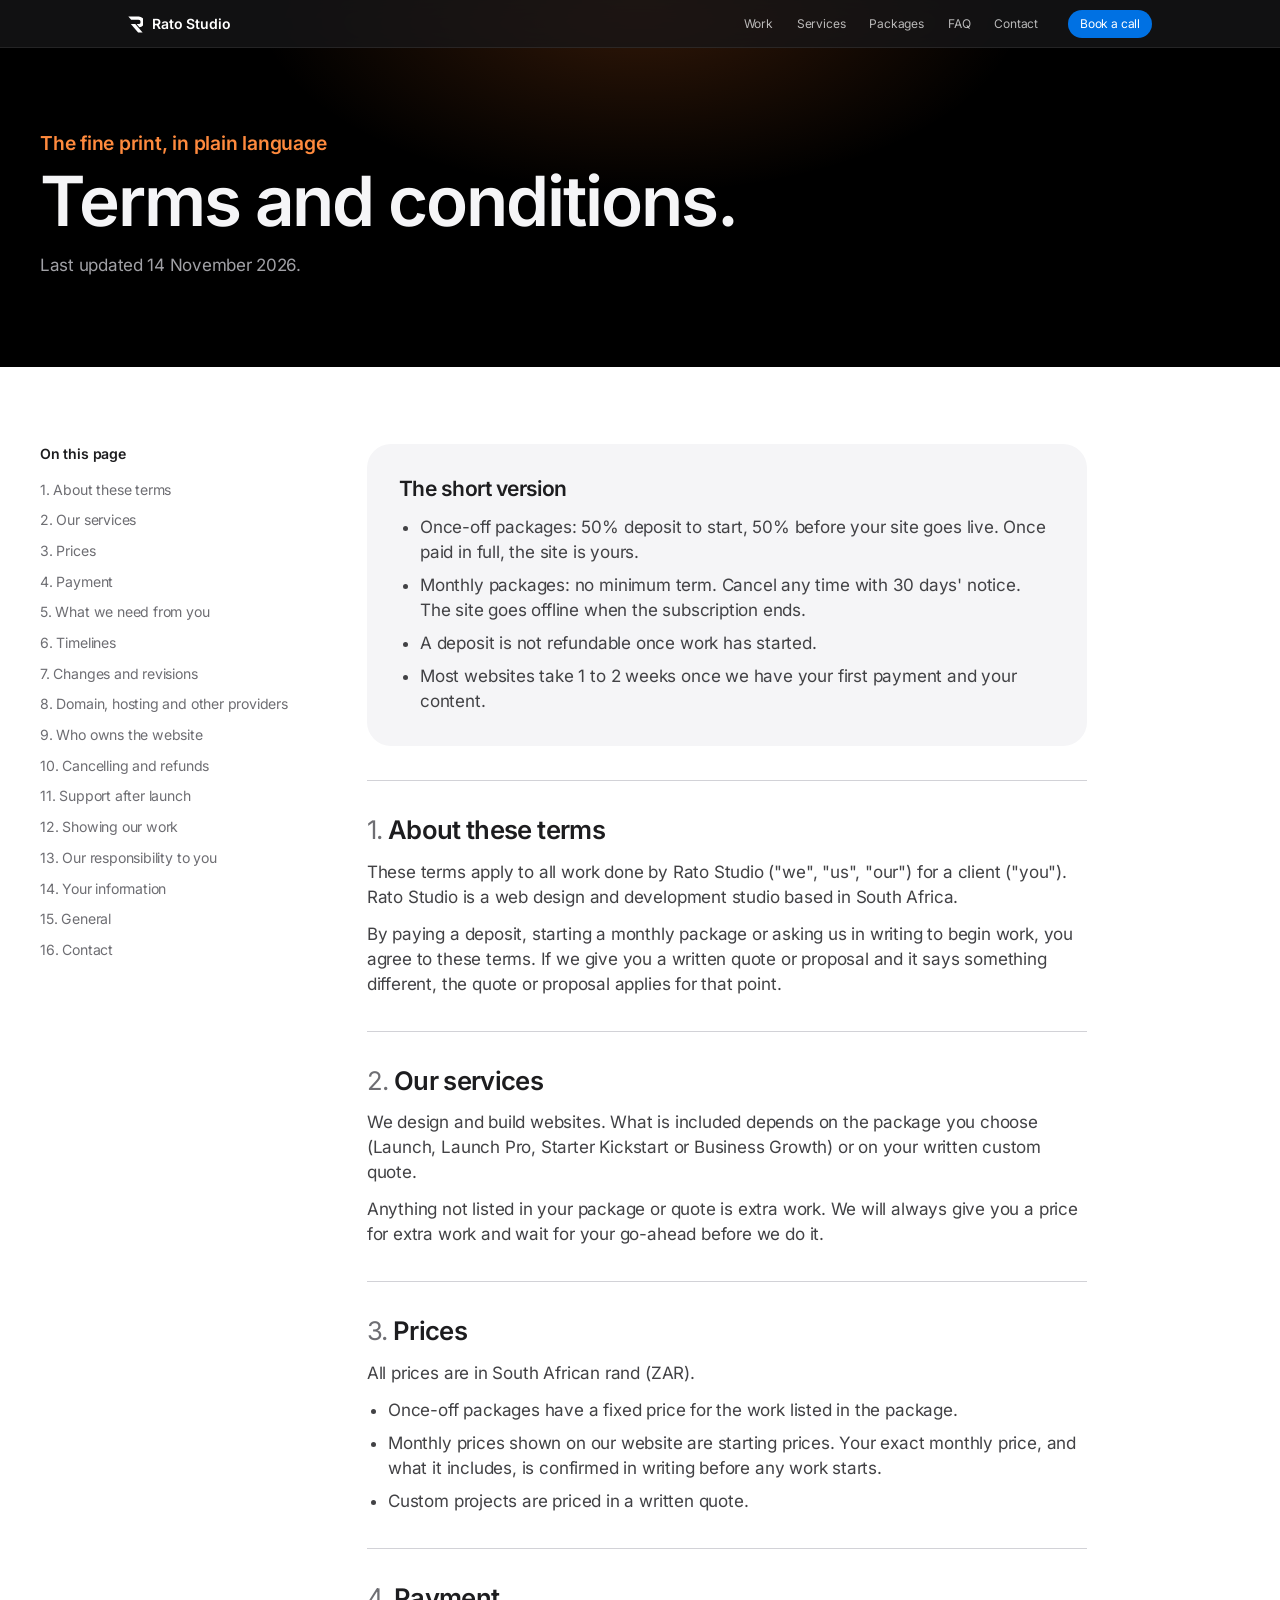
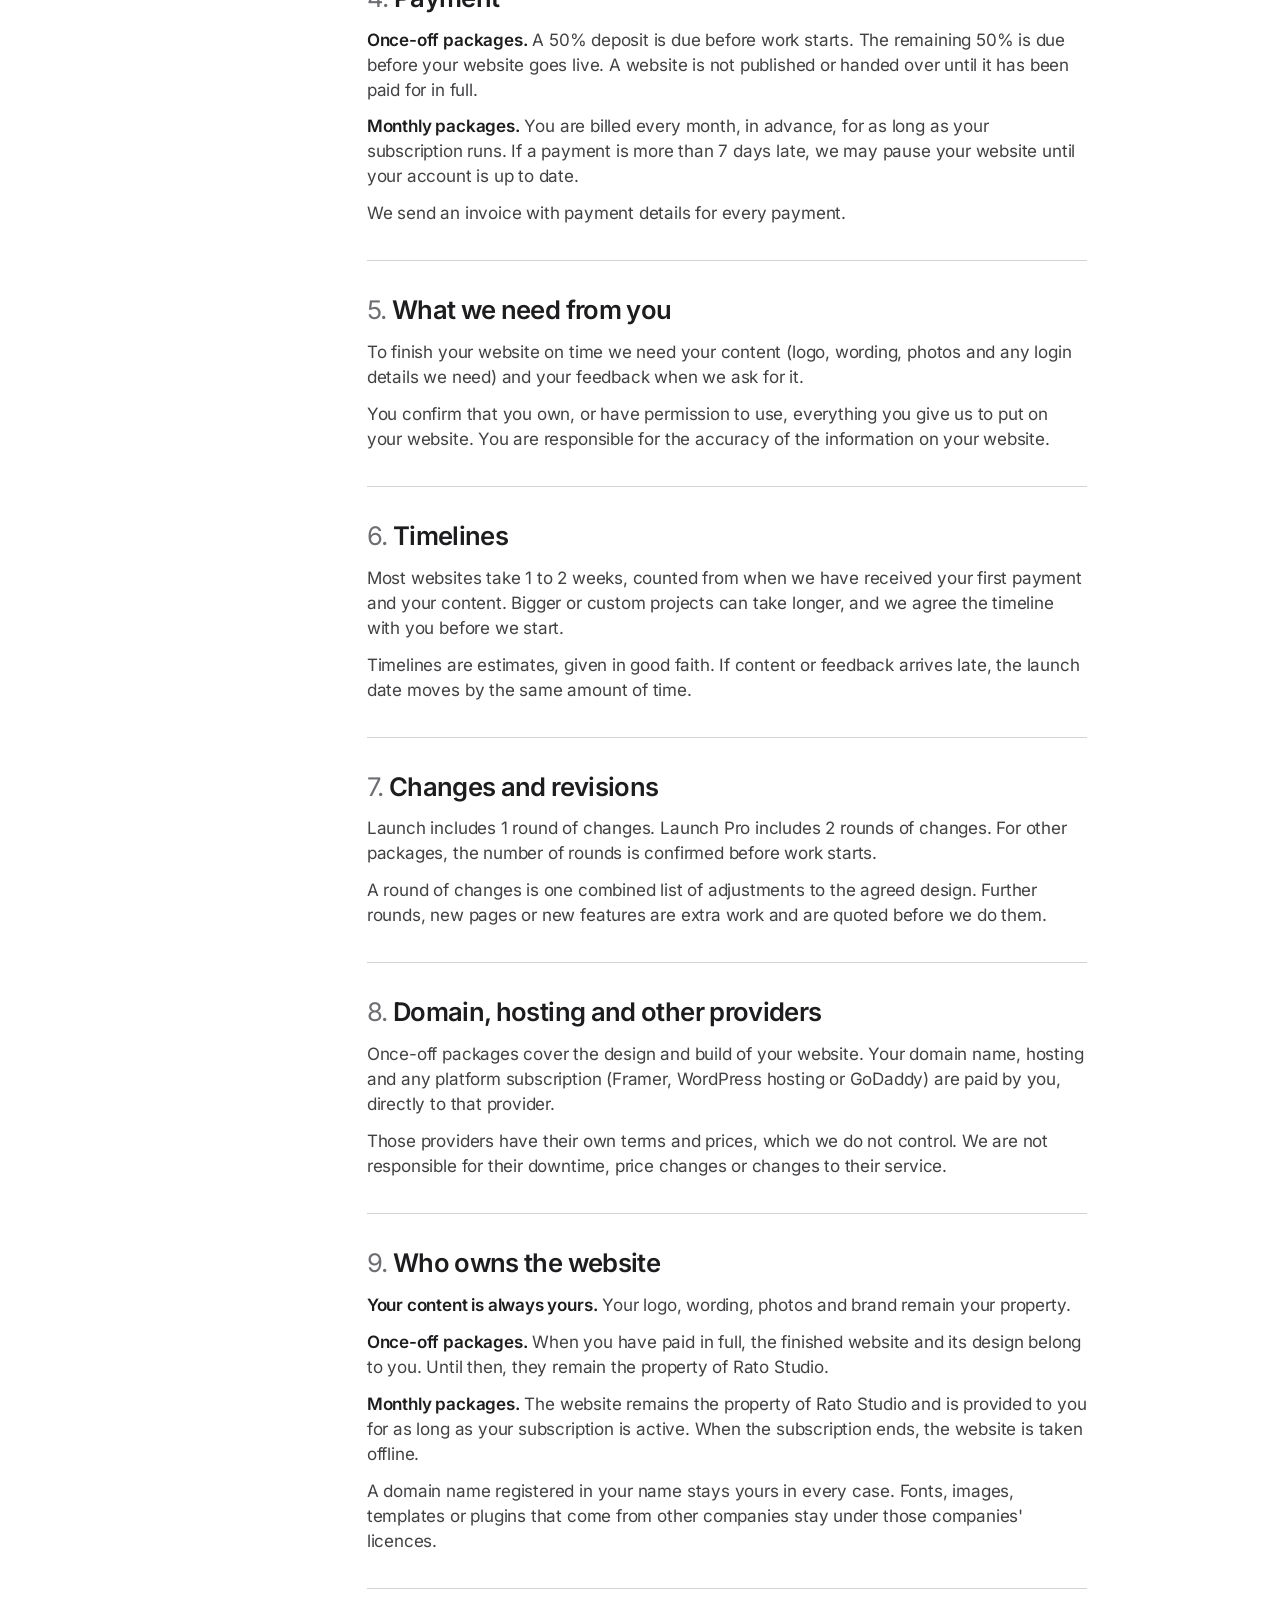
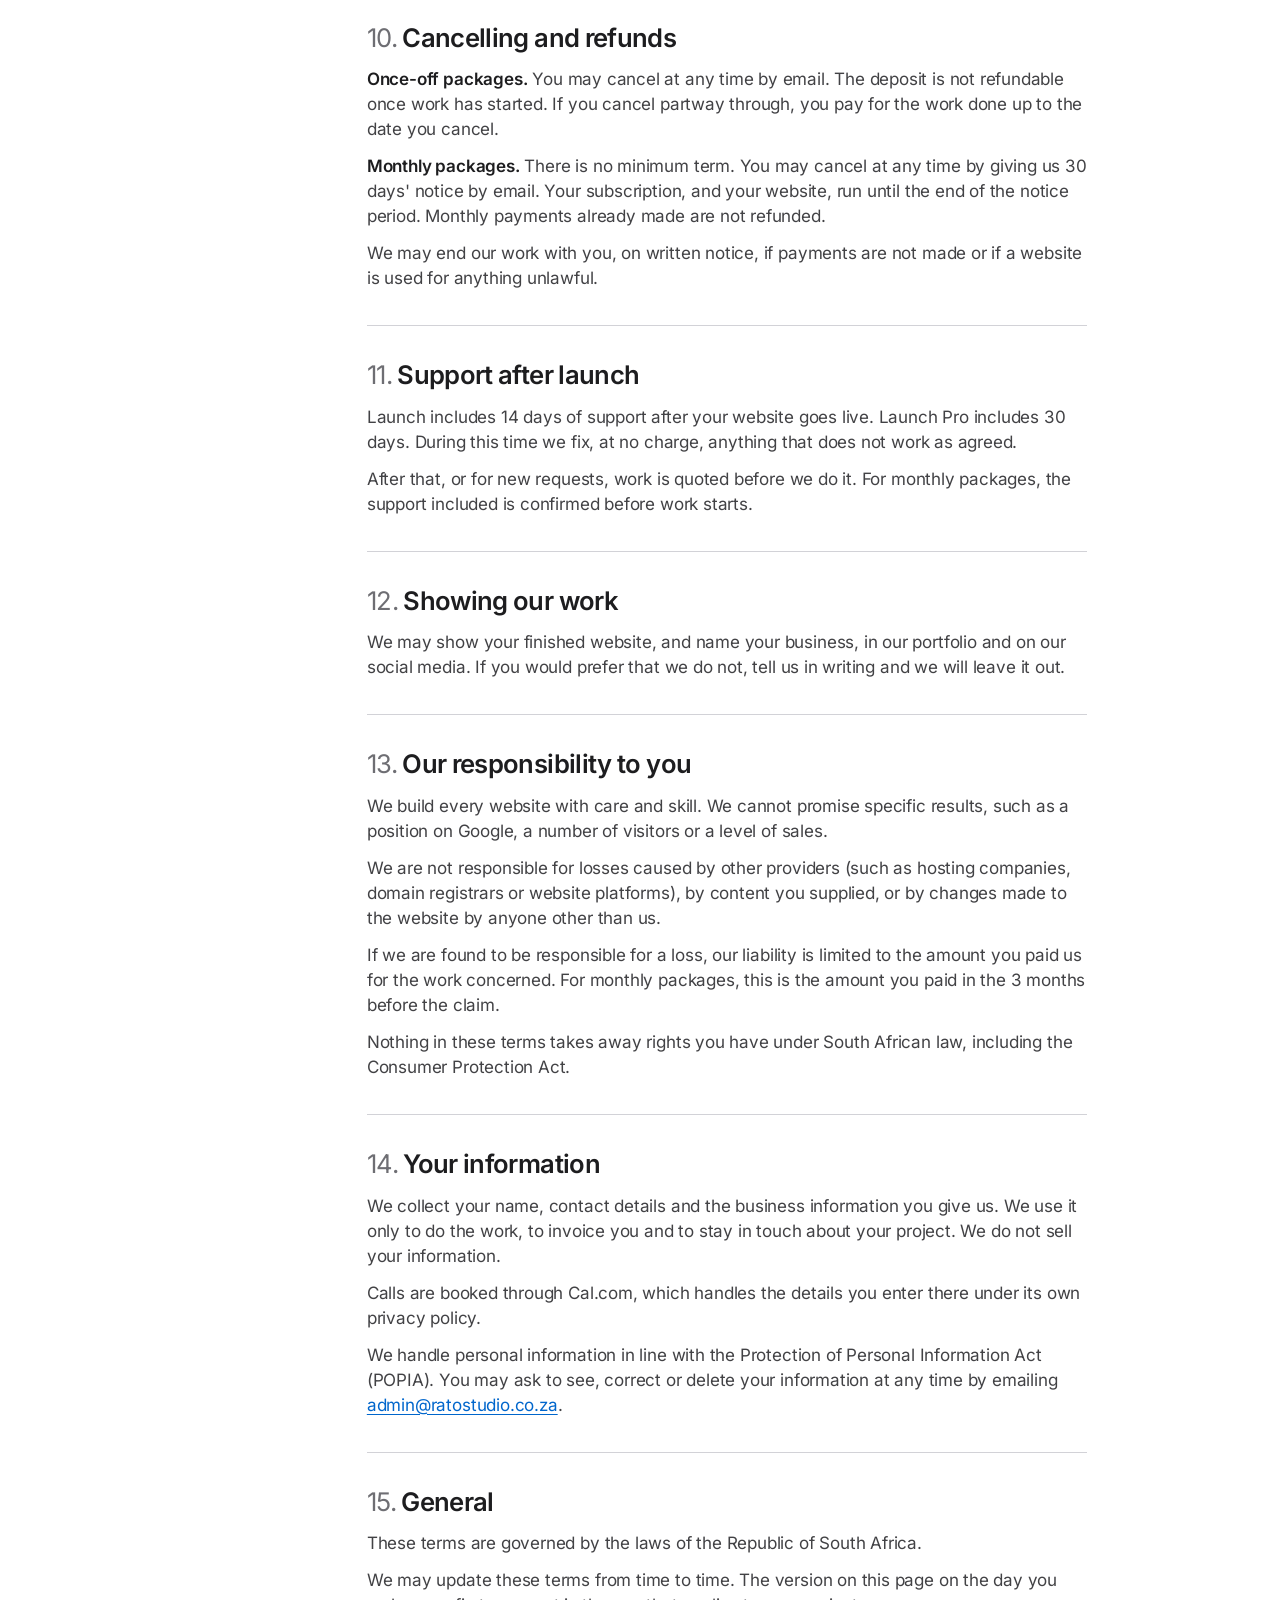
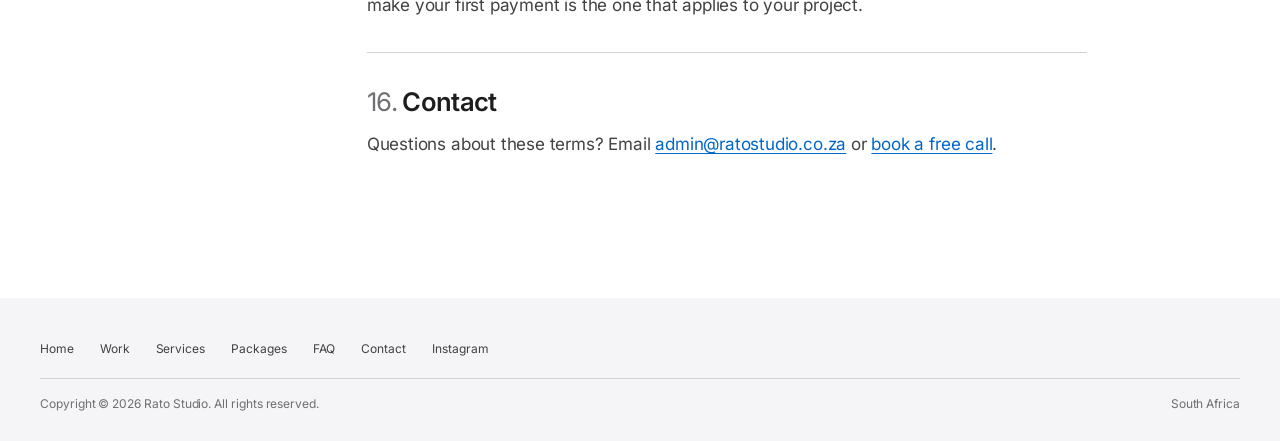
==== commit 2dad7608: "Add files via upload" ====
--- a/terms/index.html
+++ b/terms/index.html
@@ -181,7 +181,7 @@
         <h2><span>14.</span> Your information</h2>
         <p>We collect your name, contact details and the business information you give us. We use it only to do the work, to invoice you and to stay in touch about your project. We do not sell your information.</p>
         <p>Calls are booked through Cal.com, which handles the details you enter there under its own privacy policy.</p>
-        <p>We handle personal information in line with the Protection of Personal Information Act (POPIA). You may ask to see, correct or delete your information at any time by emailing <a href="mailto:oloratomotlhabane3@gmail.com">oloratomotlhabane3@gmail.com</a>.</p>
+        <p>We handle personal information in line with the Protection of Personal Information Act (POPIA). You may ask to see, correct or delete your information at any time by emailing <a href="mailto:admin@ratostudio.co.za">admin@ratostudio.co.za</a>.</p>
       </section>
       <section id="t15">
         <h2><span>15.</span> General</h2>
@@ -190,7 +190,7 @@
       </section>
       <section id="t16">
         <h2><span>16.</span> Contact</h2>
-        <p>Questions about these terms? Email <a href="mailto:oloratomotlhabane3@gmail.com">oloratomotlhabane3@gmail.com</a> or <a href="https://cal.com/rato-studio-b8i6sl" target="_blank" rel="noopener">book a free call</a>.</p>
+        <p>Questions about these terms? Email <a href="mailto:admin@ratostudio.co.za">admin@ratostudio.co.za</a> or <a href="https://cal.com/rato-studio-b8i6sl" target="_blank" rel="noopener">book a free call</a>.</p>
       </section>
       </div>
     </div>
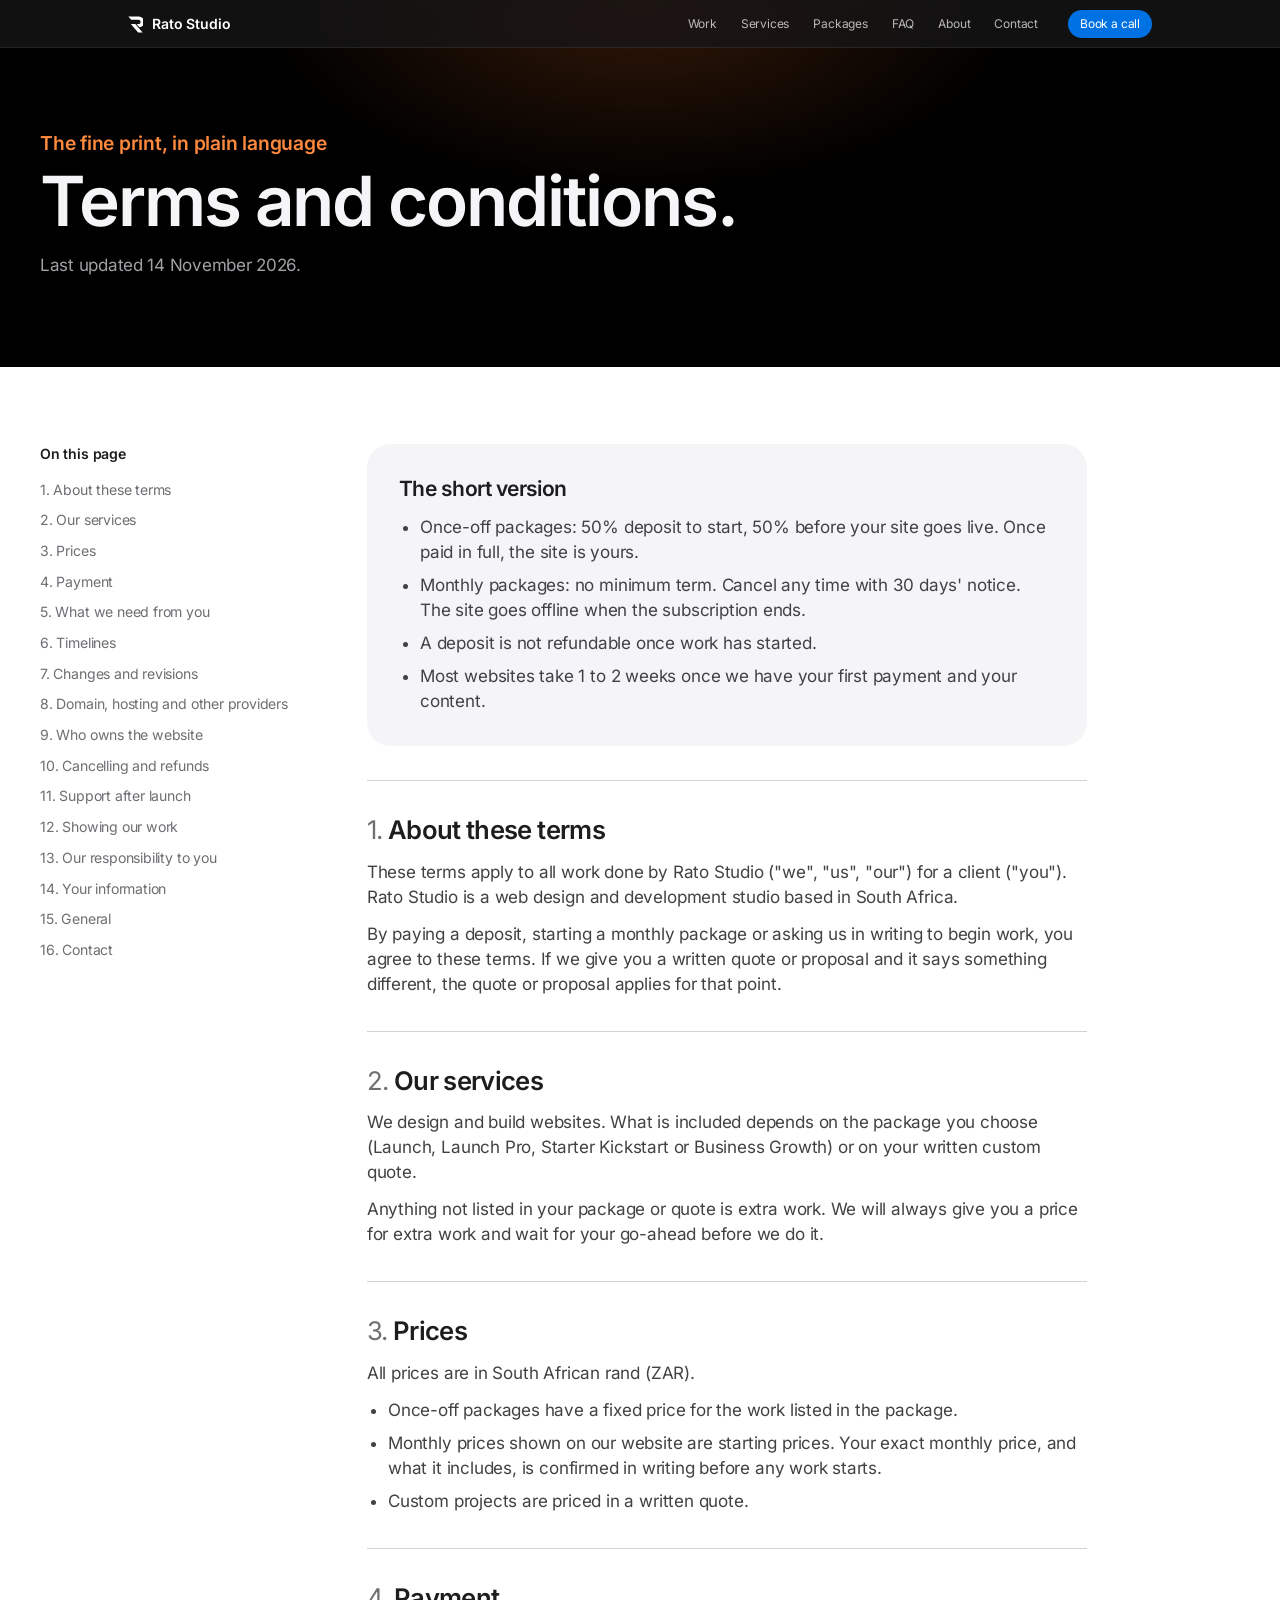
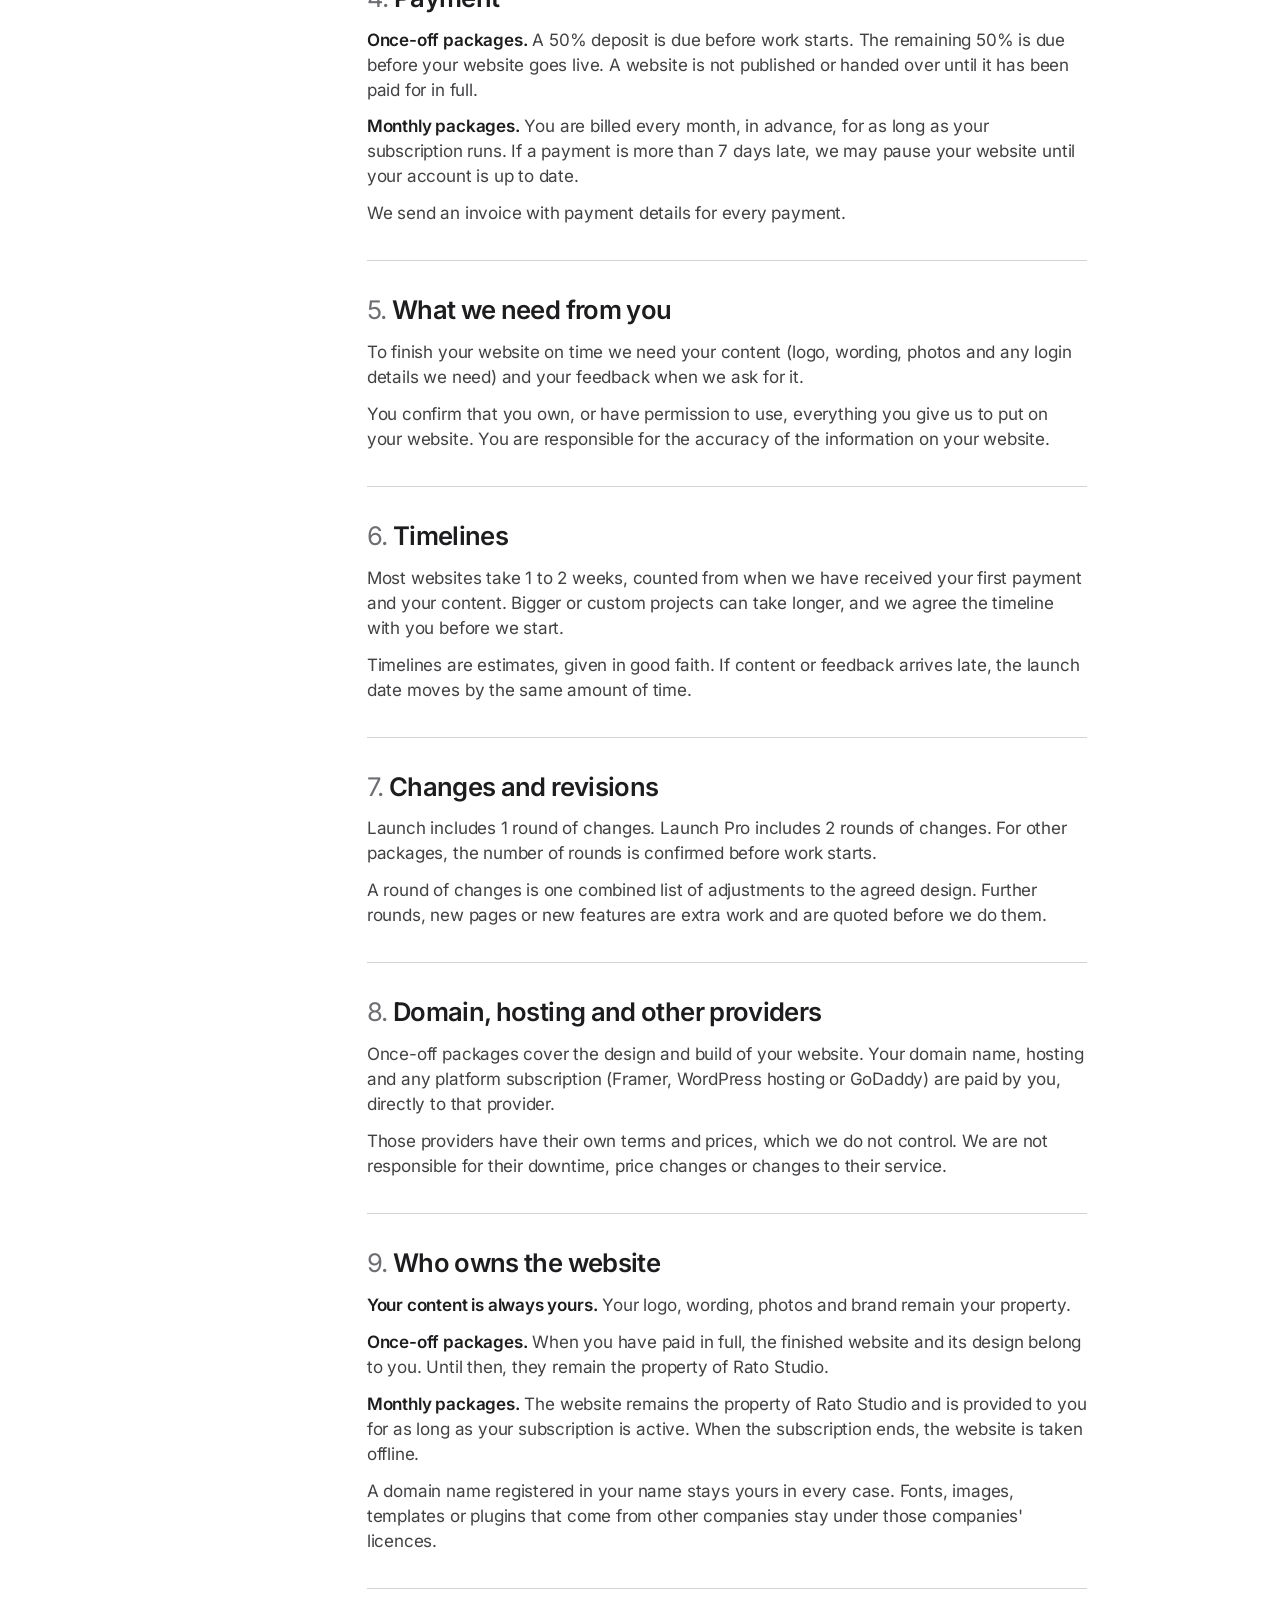
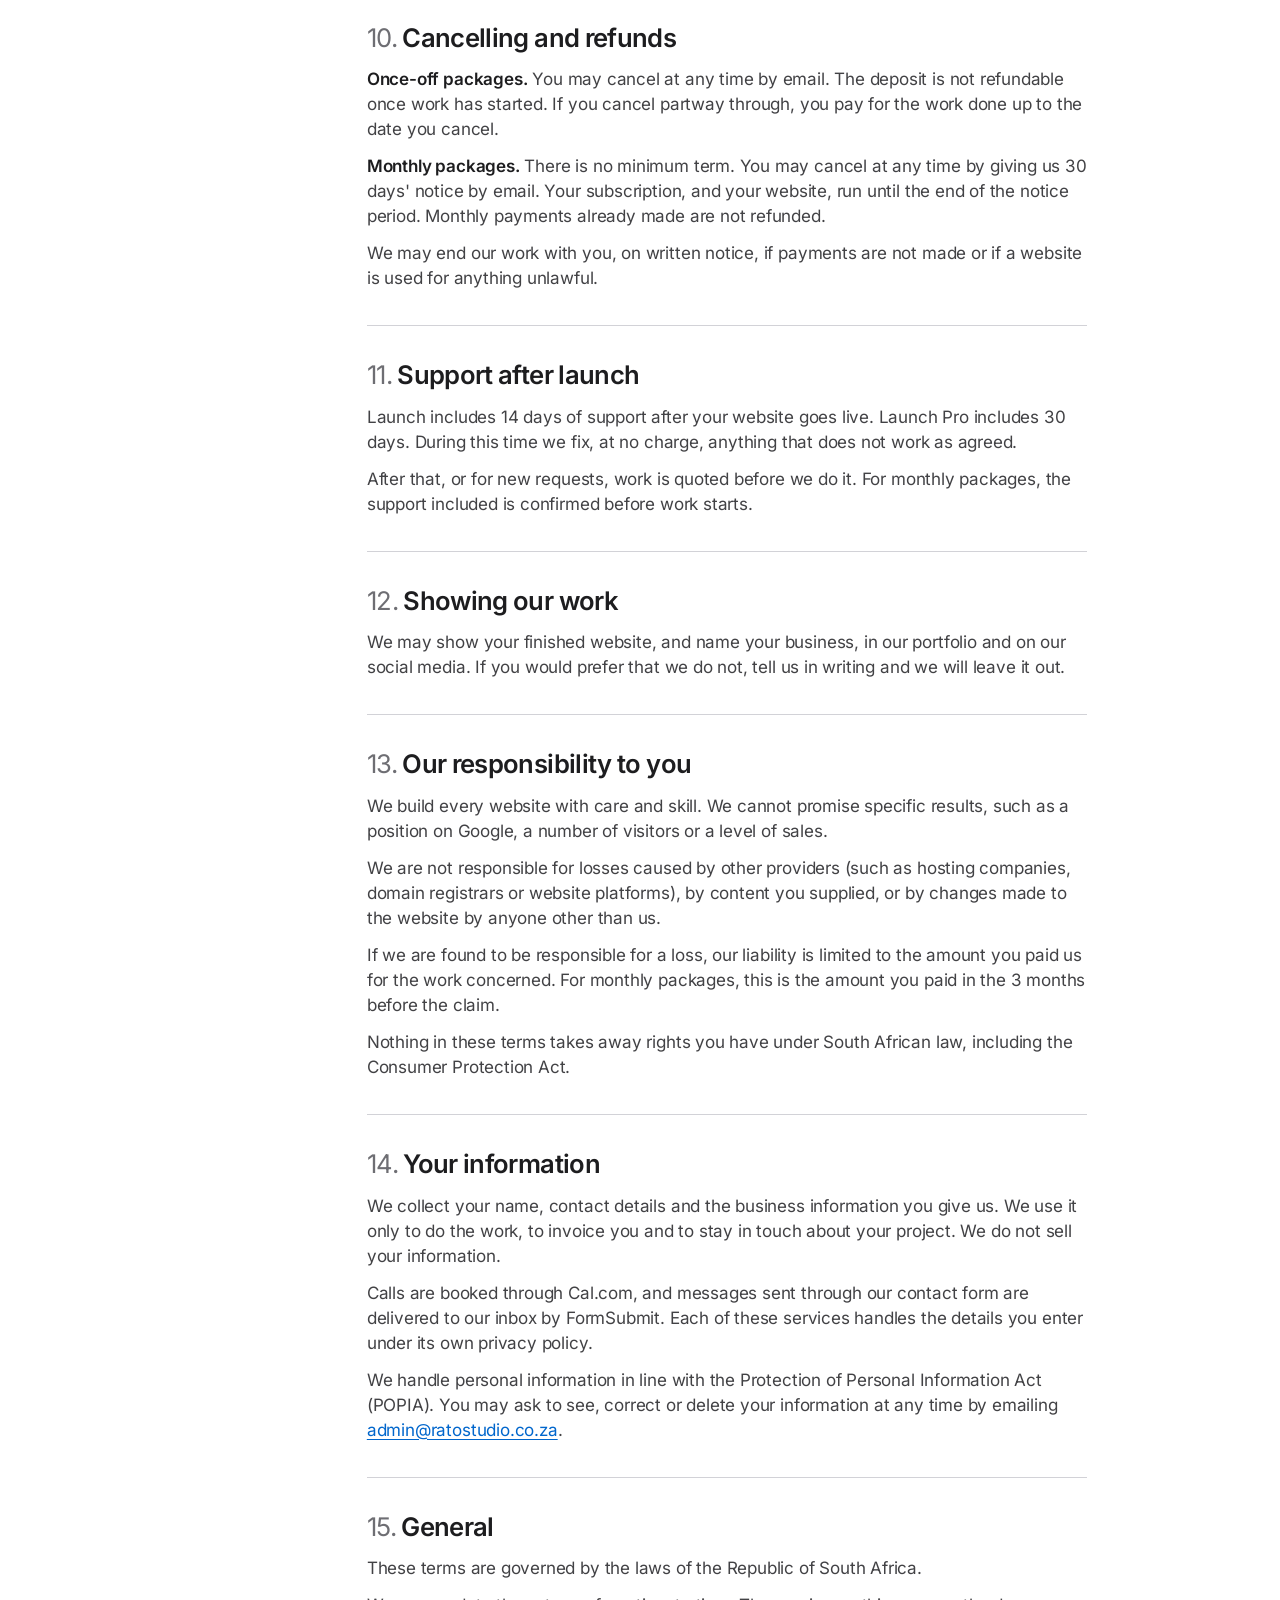
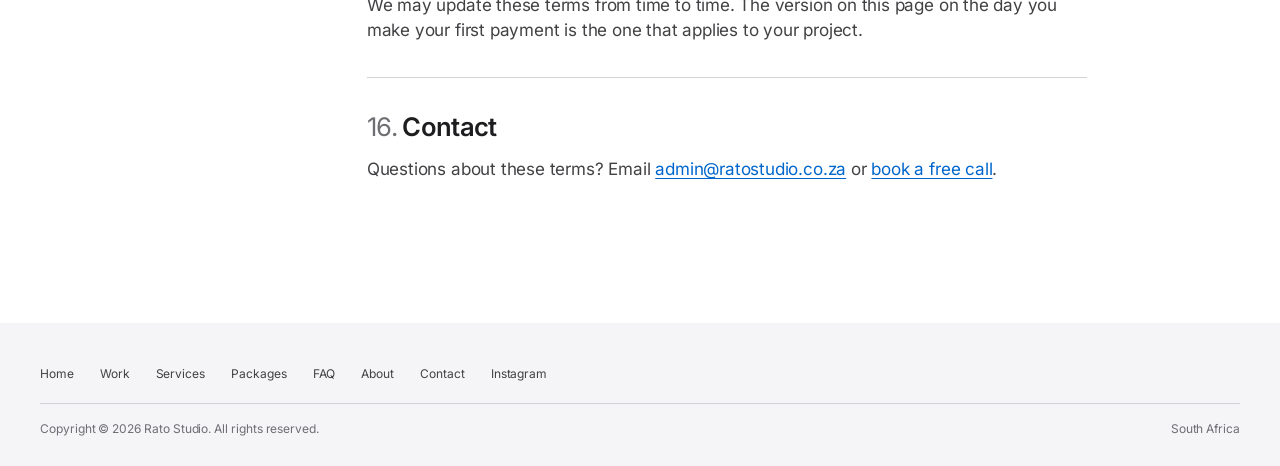
==== commit 05299fb6: "Add files via upload" ====
--- a/terms/index.html
+++ b/terms/index.html
@@ -16,8 +16,10 @@
   <meta name="twitter:card" content="summary_large_image">
 
   <link rel="icon" href="../favicon.svg" type="image/svg+xml">
+  <link rel="apple-touch-icon" href="../apple-touch-icon.png">
+  <link rel="manifest" href="../site.webmanifest">
   <link rel="preload" href="../assets/fonts/inter-latin-wght-normal.woff2" as="font" type="font/woff2" crossorigin>
-  <link rel="stylesheet" href="../assets/css/style.css?v=11">
+  <link rel="stylesheet" href="../assets/css/style.css?v=14">
   <script>(function(d){d.classList.add('js');setTimeout(function(){if(!window.__rato)d.classList.remove('js')},4000)})(document.documentElement);</script>
 </head>
 <body>
@@ -52,6 +54,7 @@
       <a href="../#services">Services</a>
       <a href="../#packages">Packages</a>
       <a href="../#faq">FAQ</a>
+      <a href="../about/">About</a>
       <a href="../#contact">Contact</a>
     </nav>
     <a class="pill pill-sm nav-cta" href="https://cal.com/rato-studio-b8i6sl" target="_blank" rel="noopener">Book a call</a>
@@ -180,7 +183,7 @@
       <section id="t14">
         <h2><span>14.</span> Your information</h2>
         <p>We collect your name, contact details and the business information you give us. We use it only to do the work, to invoice you and to stay in touch about your project. We do not sell your information.</p>
-        <p>Calls are booked through Cal.com, which handles the details you enter there under its own privacy policy.</p>
+        <p>Calls are booked through Cal.com, and messages sent through our contact form are delivered to our inbox by FormSubmit. Each of these services handles the details you enter under its own privacy policy.</p>
         <p>We handle personal information in line with the Protection of Personal Information Act (POPIA). You may ask to see, correct or delete your information at any time by emailing <a href="mailto:admin@ratostudio.co.za">admin@ratostudio.co.za</a>.</p>
       </section>
       <section id="t15">
@@ -206,6 +209,7 @@
       <a href="../#services">Services</a>
       <a href="../#packages">Packages</a>
       <a href="../#faq">FAQ</a>
+      <a href="../about/">About</a>
       <a href="../#contact">Contact</a>
       <a href="https://www.instagram.com/rato.studio" target="_blank" rel="noopener">Instagram</a>
     </nav>
@@ -216,6 +220,6 @@
   </div>
 </footer>
 
-<script defer src="../assets/js/main.js?v=11" onerror="document.documentElement.classList.remove('js')"></script>
+<script defer src="../assets/js/main.js?v=14" onerror="document.documentElement.classList.remove('js')"></script>
 </body>
 </html>
--- a/assets/css/style.css
+++ b/assets/css/style.css
@@ -312,6 +312,7 @@
   .nav.open .nav-links a:nth-child(5) { transition-delay: .12s; }
   .nav.open .nav-links a:nth-child(6) { transition-delay: .15s; }
   .nav.open .nav-links a:nth-child(7) { transition-delay: .18s; }
+  .nav.open .nav-links a:nth-child(8) { transition-delay: .21s; }
   .nav-toggle { display: block; }
   .nav-cta { margin-right: 4px; }
   .facts { grid-template-columns: 1fr; }
@@ -426,3 +427,83 @@
   .faq-a { padding-right: 0; }
   .legal-toc { display: none; }
 }
+
+/* ---------- about page ---------- */
+.about-hero { position: relative; padding: calc(var(--nav-h) + clamp(64px, 11vh, 130px)) 0 clamp(72px, 10vw, 130px); overflow: hidden; }
+.about-hero::before { content: ""; position: absolute; left: 50%; top: 0; width: 1100px; height: 560px; transform: translateX(-50%); background: radial-gradient(50% 60% at 50% 0%, rgba(255, 122, 40, .24), transparent 70%); pointer-events: none; }
+.about-hero .wrap { position: relative; }
+.about-hero .intro { margin-top: 22px; }
+.about-hero h1, .about-hero .eyebrow, .about-hero .intro { animation: rise 1.1s var(--ease) both; }
+.about-hero h1 { animation-delay: .08s; }
+.about-hero .intro { animation-delay: .18s; }
+.about-grid { display: grid; grid-template-columns: minmax(0, 6fr) minmax(0, 5fr); gap: clamp(36px, 6vw, 96px); align-items: center; }
+.about-photo { position: relative; order: 2; margin: 0; aspect-ratio: 4 / 5; border-radius: 28px; overflow: hidden; display: grid; place-items: center; background: radial-gradient(90% 70% at 50% 0%, #3a2413 0%, #17100a 55%, #0b0b0c 100%); color: #fff; }
+.about-photo img { position: absolute; inset: 0; width: 100%; height: 100%; object-fit: cover; }
+.about-mark { width: 34%; aspect-ratio: 460 / 515; height: auto; margin-bottom: 8%; filter: drop-shadow(0 18px 40px rgba(255, 122, 40, .35)); }
+.about-photo figcaption { position: absolute; left: 0; right: 0; bottom: 0; padding: 90px clamp(20px, 2.4vw, 30px) clamp(20px, 2.4vw, 28px); background: linear-gradient(180deg, transparent, rgba(0, 0, 0, .78)); }
+.about-photo figcaption strong { display: block; font-size: 1.31rem; font-weight: 600; letter-spacing: -.02em; line-height: 1.2; }
+.about-photo figcaption span { font-size: .88rem; color: rgba(255, 255, 255, .78); }
+.about-copy .display { margin-bottom: 22px; }
+.about-copy p:not(.eyebrow) { color: #424245; font-size: clamp(1.06rem, 1.3vw, 1.19rem); line-height: 1.5; text-wrap: pretty; }
+.about-copy p:not(.eyebrow) + p { margin-top: 16px; }
+.about-copy p.about-lead { color: var(--ink); font-size: clamp(1.25rem, 1.9vw, 1.5rem); line-height: 1.36; letter-spacing: -.016em; font-weight: 600; }
+.about-steps .num { font-size: clamp(2.5rem, 4.2vw, 3.6rem); }
+.about-facts { margin-top: 0; }
+.about-work { display: grid; grid-template-columns: repeat(2, minmax(0, 1fr)); gap: 20px; }
+.aw-card { display: block; border-radius: 28px; overflow: hidden; background: #fff; color: var(--ink); text-decoration: none; }
+.aw-shot { display: block; aspect-ratio: 16 / 10; overflow: hidden; background: #1c1c1e; }
+.aw-shot img { display: block; width: 100%; height: 100%; object-fit: cover; object-position: top; transition: transform 1.2s var(--ease); }
+.aw-text { display: block; padding: 22px clamp(22px, 2.4vw, 30px) 26px; }
+.aw-text strong { display: block; font-size: 1.31rem; font-weight: 600; letter-spacing: -.02em; line-height: 1.2; }
+.aw-text > span { display: inline-flex; align-items: center; gap: 7px; margin-top: 4px; color: var(--grey); font-size: .94rem; }
+.aw-text svg { width: 11px; height: 11px; }
+.about-more { margin-top: 22px; }
+@media (hover: hover) { .aw-card:hover .aw-shot img { transform: scale(1.04); } .aw-card:hover .aw-text strong { color: var(--link); } }
+@media (max-width: 900px) {
+  .about-grid { grid-template-columns: minmax(0, 1fr); }
+  .about-photo { order: 0; width: min(100%, 440px); }
+}
+@media (max-width: 640px) {
+  .about-work { grid-template-columns: minmax(0, 1fr); }
+}
+
+/* ---------- contact form ---------- */
+.cf { max-width: 760px; margin: clamp(56px, 7vw, 92px) auto 0; padding: clamp(24px, 4vw, 44px); border-radius: 28px; background: #161617; box-shadow: inset 0 0 0 1px #2a2a2d; text-align: left; }
+.cf-head { margin-bottom: 26px; }
+.cf-head h3, .cf-done h3 { font-size: clamp(1.5rem, 2.4vw, 2rem); letter-spacing: -.03em; line-height: 1.1; }
+.cf-head p { margin-top: 6px; color: var(--grey-dark); }
+.cf-hp { position: absolute; left: -9999px; width: 1px; height: 1px; overflow: hidden; }
+.cf-row { display: grid; grid-template-columns: repeat(2, minmax(0, 1fr)); gap: 0 16px; }
+.cf-field { display: block; margin-bottom: 16px; }
+.cf-field > span { display: block; margin-bottom: 7px; font-size: .82rem; font-weight: 600; color: #c7c7cc; }
+.cf-field em { font-style: normal; font-weight: 400; color: var(--grey-dark); }
+.cf-field input, .cf-field select, .cf-field textarea { display: block; width: 100%; min-height: 50px; padding: 0 15px; border: 1px solid #424245; border-radius: 14px; background: #0c0c0d; color: #f5f5f7; font: inherit; font-size: 17px; letter-spacing: -.011em; -webkit-appearance: none; appearance: none; transition: border-color .2s, box-shadow .2s, background .2s; }
+.cf-field textarea { min-height: 136px; padding: 13px 15px; line-height: 1.45; resize: vertical; }
+.cf-field select { padding-right: 42px; background-image: url("data:image/svg+xml,%3Csvg xmlns='http://www.w3.org/2000/svg' viewBox='0 0 14 8'%3E%3Cpath d='M1.5 1.5L7 6.5l5.5-5' fill='none' stroke='%23a1a1a6' stroke-width='1.6' stroke-linecap='round' stroke-linejoin='round'/%3E%3C/svg%3E"); background-repeat: no-repeat; background-position: right 15px center; background-size: 13px 8px; cursor: pointer; }
+.cf-field select option { background: #1d1d1f; color: #f5f5f7; }
+.cf-field ::placeholder { color: #6e6e73; opacity: 1; }
+.cf-field input:hover, .cf-field select:hover, .cf-field textarea:hover { border-color: #636366; }
+.cf-field input:focus, .cf-field select:focus, .cf-field textarea:focus { outline: none; border-color: var(--link-dark); box-shadow: 0 0 0 4px rgba(41, 151, 255, .28); background-color: #000; }
+.cf-field [aria-invalid="true"] { border-color: #ff6961; }
+.cf-field [aria-invalid="true"]:focus { box-shadow: 0 0 0 4px rgba(255, 105, 97, .25); border-color: #ff6961; }
+.cf-err { display: block; margin-top: 6px; font-size: .82rem; color: #ff8a80; }
+.cf-foot { display: flex; align-items: center; justify-content: space-between; gap: 16px 24px; margin-top: 8px; }
+.cf-note { font-size: .82rem; color: var(--grey-dark); max-width: 30em; text-wrap: pretty; }
+.cf-note a, .cf-status a { color: var(--link-dark); text-underline-offset: 3px; }
+.cf-foot .pill { flex: none; min-width: 168px; min-height: 48px; }
+.cf-foot .pill.busy { pointer-events: none; opacity: .7; }
+.cf-status { margin: 4px 0 14px; padding: 12px 16px; border-radius: 14px; background: rgba(255, 105, 97, .12); color: #ffb4ae; font-size: .94rem; }
+.cf-done { text-align: center; padding: clamp(18px, 4vw, 44px) 0; }
+.cf-done:focus { outline: none; }
+.cf-tick { width: 56px; height: 56px; margin: 0 auto 20px; color: #30d158; }
+.cf-done p { margin-top: 10px; color: var(--grey-dark); overflow-wrap: anywhere; }
+.cf-again { margin-top: 22px; padding: 8px 0; border: 0; background: none; color: var(--link-dark); font: inherit; font-size: 1.06rem; cursor: pointer; }
+.cf-again:hover { text-decoration: underline; text-underline-offset: 3px; }
+.cf-done:not([hidden]) { animation: faq-in .6s var(--ease); }
+@media (max-width: 640px) {
+  .cf { border-radius: 22px; }
+  .cf-row { grid-template-columns: minmax(0, 1fr); }
+  .cf-foot { flex-direction: column-reverse; align-items: stretch; }
+  .cf-foot .pill { width: 100%; }
+  .cf-note { max-width: none; text-align: center; }
+}
